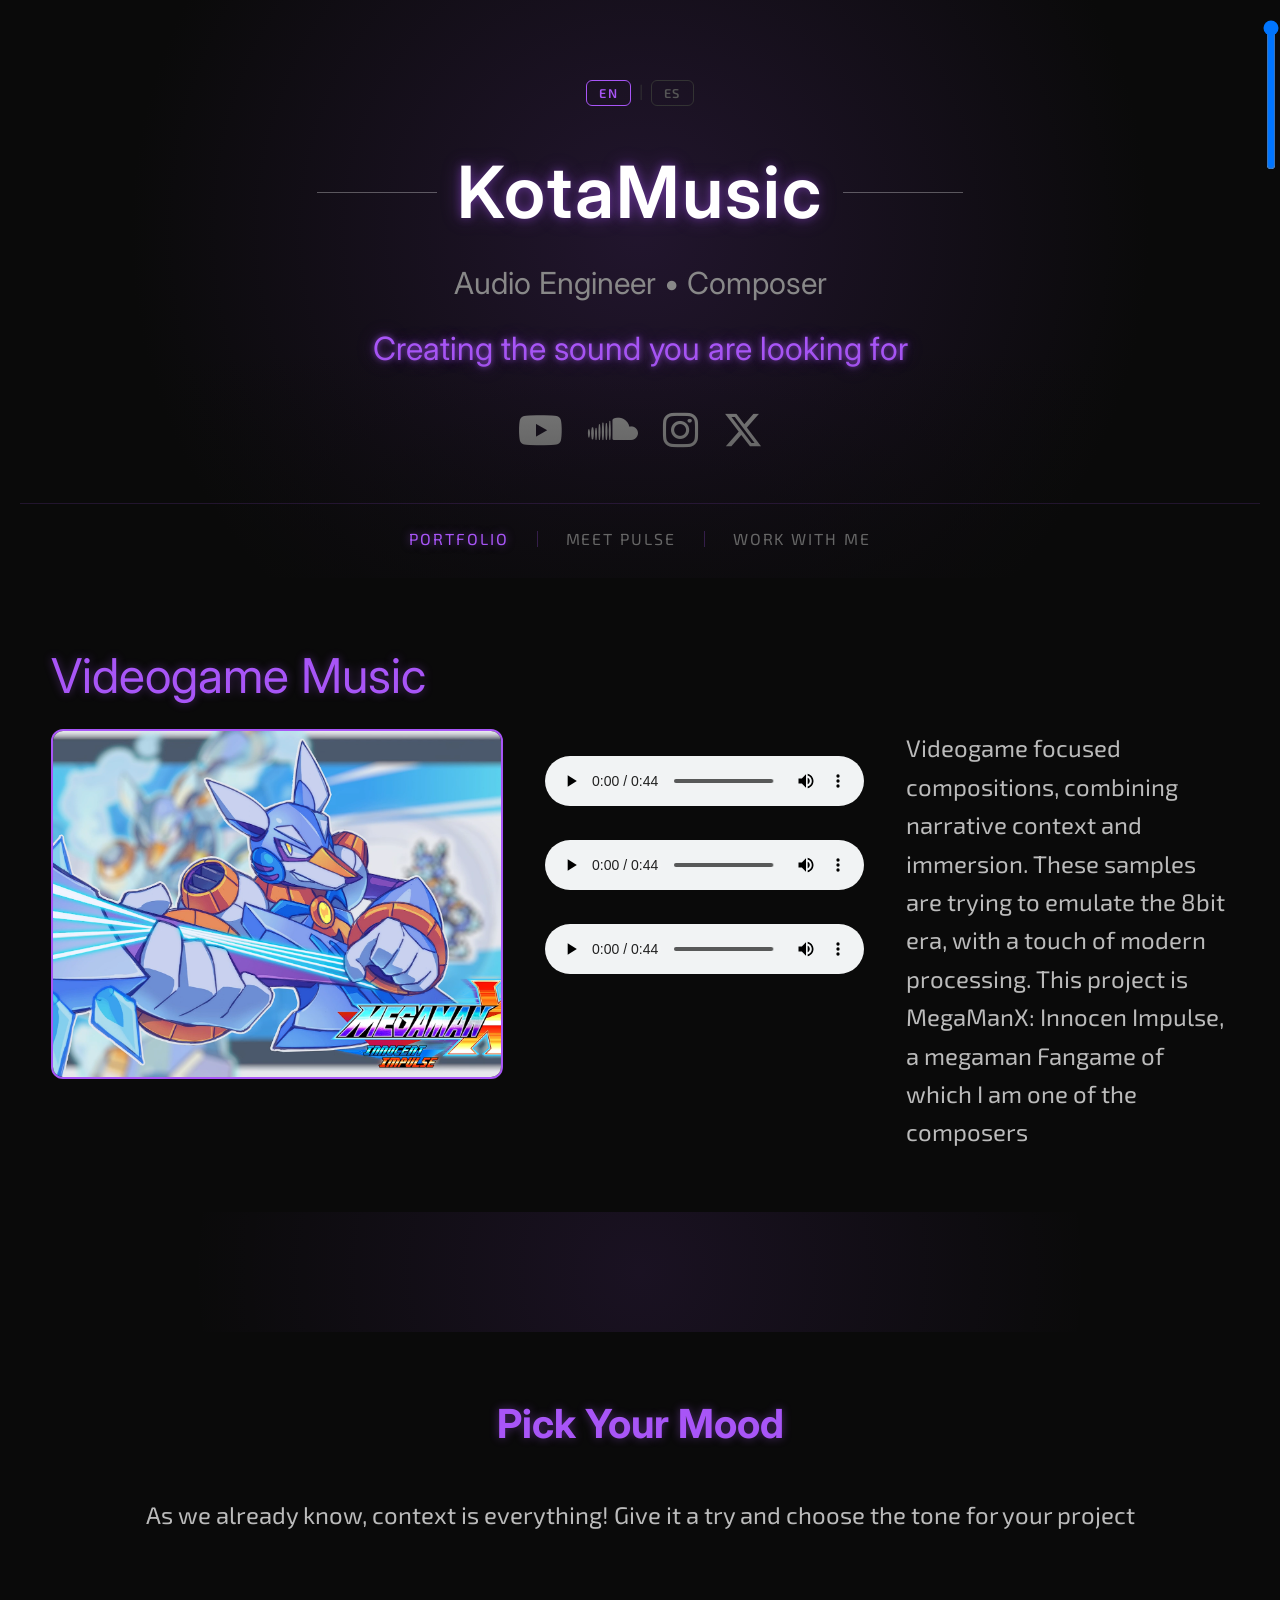
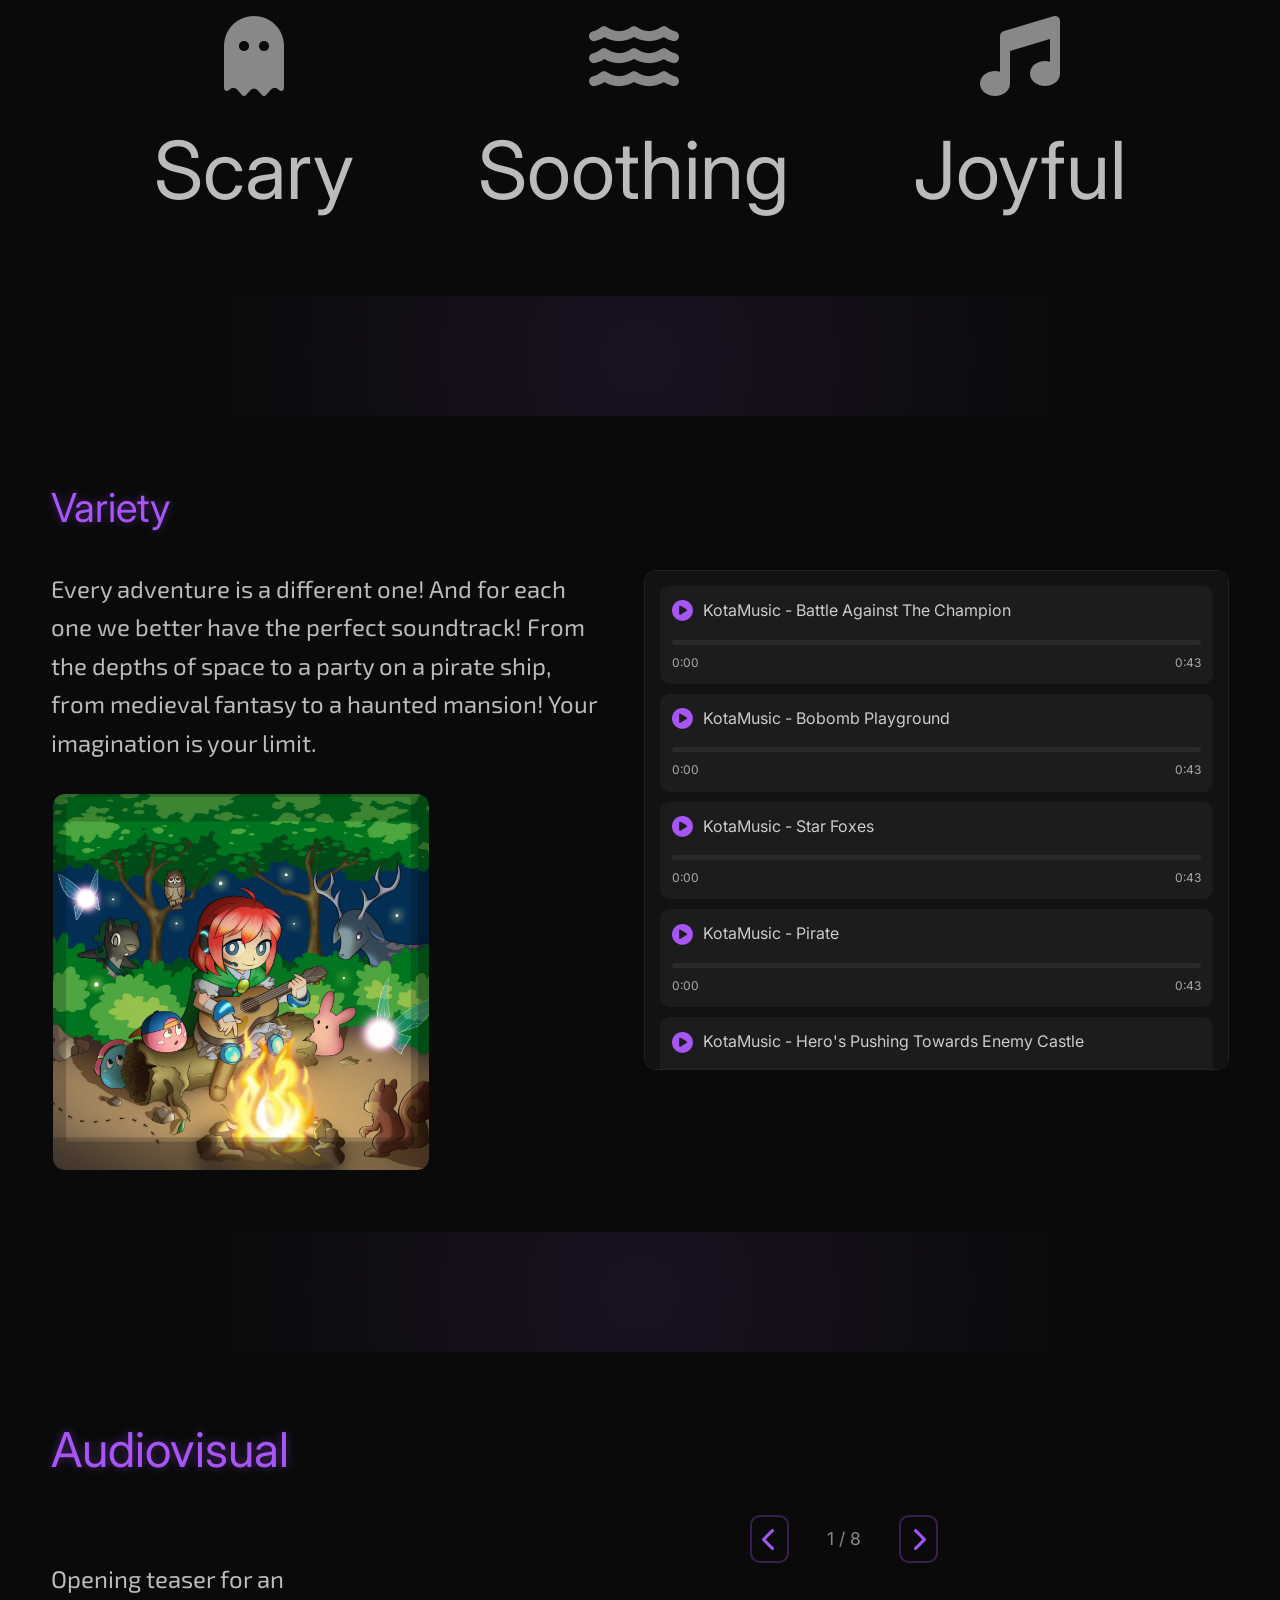
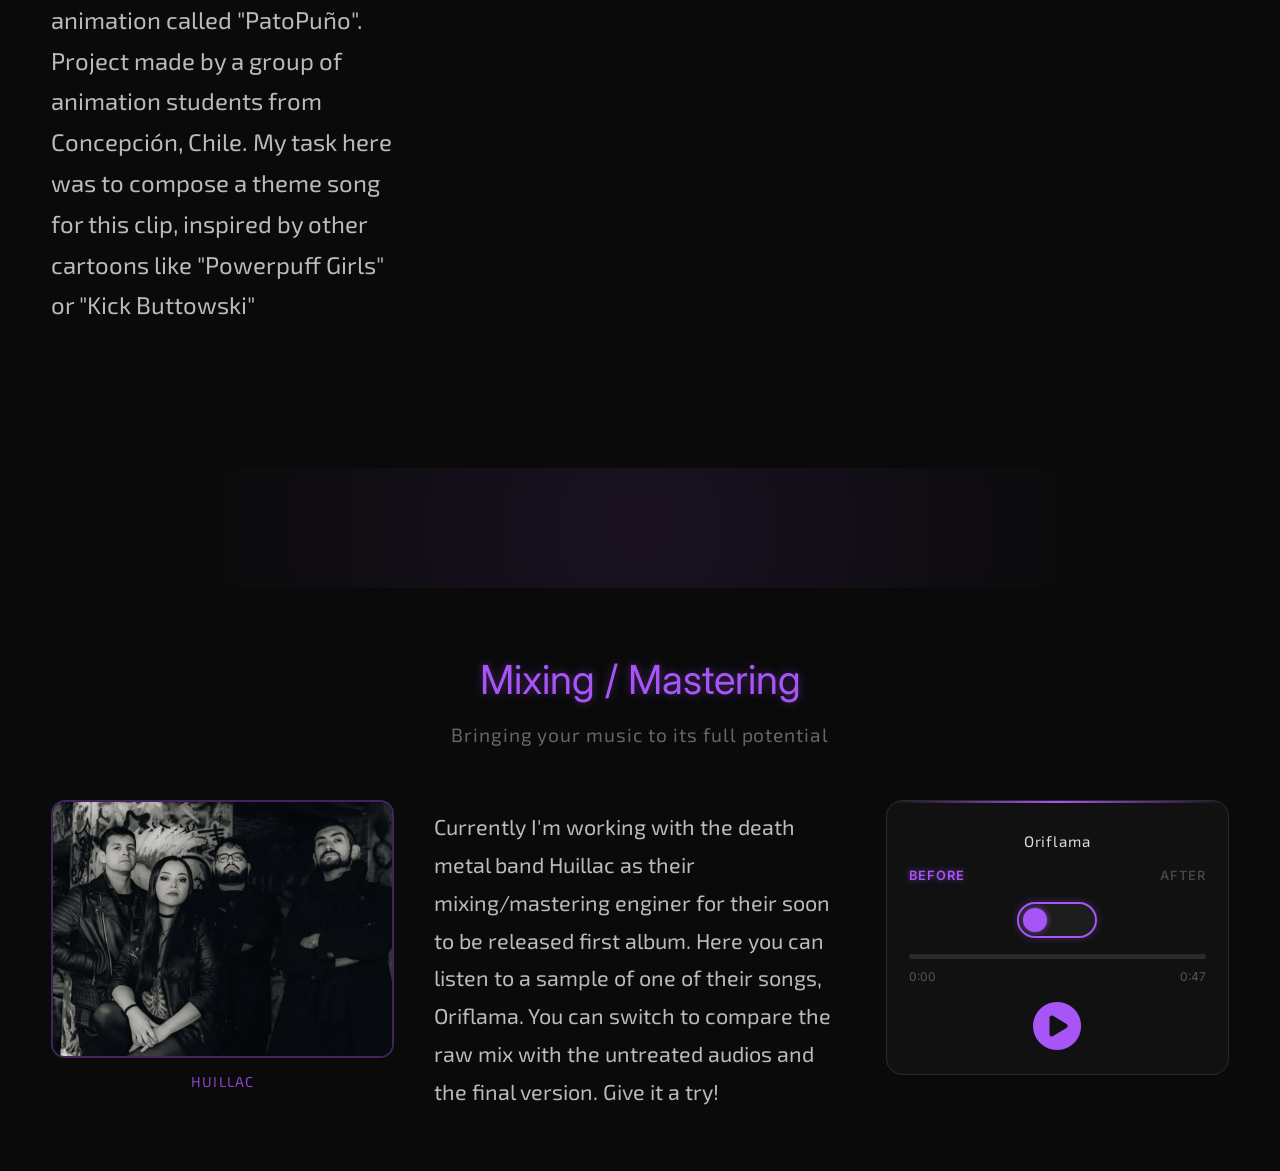
==== index.html @ ee2a42f3 "Update index.html" ====
<!DOCTYPE html>
<html lang="en">
<head>
  <meta charset="UTF-8">
  <meta name="viewport" content="width=device-width, initial-scale=1.0">
  <title>KotaMusic | Portfolio</title>
  <link rel="stylesheet" href="https://cdnjs.cloudflare.com/ajax/libs/font-awesome/6.5.0/css/all.min.css">
  <link href="https://fonts.googleapis.com/css2?family=Inter:wght@300;400;600&display=swap" rel="stylesheet">
  <link href="https://fonts.googleapis.com/css2?family=Exo+2:wght@300;400;600&display=swap" rel="stylesheet">
  <link rel="stylesheet" href="style.css">
</head>

<body>

<!-- VOLUMEN GLOBAL -->
<div id="global-volume">
  <input type="range" id="globalVolume" min="0" max="1" step="0.01" value="1">
</div>

<!-- ================= HERO ================= -->
<section class="hero">

  <div class="lang-switch">
    <button class="lang-btn active" data-lang="en">EN</button>
    <span class="lang-sep">|</span>
    <button class="lang-btn" data-lang="es">ES</button>
  </div>

  <h1>KotaMusic</h1>
  <p class="subtitle" data-i18n="subtitle">Audio Engineer • Composer</p>
  <p class="tagline" data-i18n="tagline">Creating the sound you are looking for</p>
  <div class="socials">
    <a href="https://www.youtube.com/@kotamusic1" target="_blank"><i class="fab fa-youtube"></i></a>
    <a href="https://soundcloud.com/user-876843643" target="_blank"><i class="fab fa-soundcloud"></i></a>
    <a href="https://www.instagram.com/kotamusic1/" target="_blank"><i class="fab fa-instagram"></i></a>
    <a href="https://x.com/Kotamusic1" target="_blank"><i class="fab fa-x-twitter"></i></a>
  </div>

  <nav class="site-nav">
    <a href="index.html" class="nav-link active" data-i18n="nav_portfolio">Portfolio</a>
    <span class="nav-divider"></span>
    <a href="pulse.html" class="nav-link" data-i18n="nav_pulse">Meet Pulse</a>
    <span class="nav-divider"></span>
    <a href="work.html" class="nav-link" data-i18n="nav_work">Work With Me</a>
  </nav>
</section>

<!-- ================= VG ================= -->
<section class="section vg-section">
  <h2 data-i18n="vg_title">Videogame Music</h2>
  <div class="vg-container">
    <div class="vg-image" onclick="swapImages()">
      <img id="img1" src="images/Chilly Fox.png" class="active" alt="Chilly Fox">
      <img id="img2" src="images/MMXII.png" alt="MMXII">
    </div>
    <div class="vg-audio">
      <audio controls src="Audio/MMXII1.mp3"></audio>
      <audio controls src="Audio/MMXII2.mp3"></audio>
      <audio controls src="Audio/MMXII3.mp3"></audio>
    </div>
    <div class="vg-text">
      <p data-i18n="vg_text">Videogame focused compositions, combining narrative context and immersion. These samples are trying to emulate the 8bit era, with a touch of modern processing. This project is MegaManX: Innocen Impulse, a megaman Fangame of which I am one of the composers</p>
    </div>
  </div>
</section>

<div class="section-combo"></div>

<!-- ================= MOOD ================= -->
<section class="styles-section">
  <h2 data-i18n="mood_title">Pick Your Mood</h2>
  <p class="styles-description" data-i18n="mood_desc">As we already know, context is everything! Give it a try and choose the tone for your project</p>
  <div class="styles-icons">
    <div class="style-icon" data-audio="Audio/miedo.mp3">
      <i class="fas fa-ghost"></i><p data-i18n="mood_scary">Scary</p>
    </div>
    <div class="style-icon" data-audio="Audio/calma.mp3">
      <i class="fas fa-water"></i><p data-i18n="mood_soothing">Soothing</p>
    </div>
    <div class="style-icon" data-audio="Audio/alegria.mp3">
      <i class="fas fa-music"></i><p data-i18n="mood_joyful">Joyful</p>
    </div>
  </div>
</section>

<div class="section-combo"></div>

<!-- ================= VARIETY ================= -->
<section class="section variety-section">
  <h2 data-i18n="variety_title">Variety</h2>
  <div class="variety-container">
    <div class="variety-left">
      <div class="variety-text">
        <p data-i18n="variety_text">Every adventure is a different one! And for each one we better have the perfect soundtrack! From the depths of space to a party on a pirate ship, from medieval fantasy to a haunted mansion! Your imagination is your limit.</p>
      </div>
      <div class="variety-image" onclick="swapVarietyImages()">
        <img id="vimg1" src="images/Pulse Caratula.jpeg" class="active" alt="Variety 1">
        <img id="vimg2" src="images/Fantasmas.png" alt="Variety 2">
        <img id="vimg3" src="images/Corgi.png" alt="Variety 3">
      </div>
    </div>
    <div class="variety-player">
      <div class="song-list">

        <div class="song-item">
          <div class="song-info"><i class="fas fa-play-circle"></i><p>KotaMusic - Battle Against The Champion</p></div>
          <div class="progress-bar"><div class="progress"></div></div>
          <div class="time"><span class="current">0:00</span><span class="duration">0:00</span></div>
          <audio src="Audio/Pokemon.mp3"></audio>
        </div>

        <div class="song-item">
          <div class="song-info"><i class="fas fa-play-circle"></i><p>KotaMusic - Bobomb Playground</p></div>
          <div class="progress-bar"><div class="progress"></div></div>
          <div class="time"><span class="current">0:00</span><span class="duration">0:00</span></div>
          <audio src="Audio/Mario.mp3"></audio>
        </div>

        <div class="song-item">
          <div class="song-info"><i class="fas fa-play-circle"></i><p>KotaMusic - Star Foxes</p></div>
          <div class="progress-bar"><div class="progress"></div></div>
          <div class="time"><span class="current">0:00</span><span class="duration">0:00</span></div>
          <audio src="Audio/Space.mp3"></audio>
        </div>

        <div class="song-item">
          <div class="song-info"><i class="fas fa-play-circle"></i><p>KotaMusic - Pirate</p></div>
          <div class="progress-bar"><div class="progress"></div></div>
          <div class="time"><span class="current">0:00</span><span class="duration">0:00</span></div>
          <audio src="Audio/Pirata.mp3"></audio>
        </div>

        <div class="song-item">
          <div class="song-info"><i class="fas fa-play-circle"></i><p>KotaMusic - Hero's Pushing Towards Enemy Castle</p></div>
          <div class="progress-bar"><div class="progress"></div></div>
          <div class="time"><span class="current">0:00</span><span class="duration">0:00</span></div>
          <audio src="Audio/Castle.mp3"></audio>
        </div>

        <div class="song-item">
          <div class="song-info"><i class="fas fa-play-circle"></i><p>KotaMusic - Ghostly Ghost Gang</p></div>
          <div class="progress-bar"><div class="progress"></div></div>
          <div class="time"><span class="current">0:00</span><span class="duration">0:00</span></div>
          <audio src="Audio/Ghost.mp3"></audio>
        </div>

      </div>
    </div>
  </div>
</section>

<div class="section-combo"></div>

<!-- ================= AUDIOVISUAL ================= -->
<section class="section audiovisual-section">
  <h2 data-i18n="av_title">Audiovisual</h2>
  <div class="av-track-wrapper">
    <div class="av-track" id="av-track">

      <div class="av-slide">
        <div class="av-slide-text"><p data-i18n="av_desc1">Opening teaser for an animation called "PatoPuño". Project made by a group of animation students from Concepción, Chile. My task here was to compose a theme song for this clip, inspired by other cartoons like "Powerpuff Girls" or "Kick Buttowski"</p></div>
        <div class="av-slide-media">
          <div class="av-controls">
            <i class="fas fa-chevron-left av-prev"></i>
            <span class="av-counter"><span class="av-cur-num">1</span> / <span class="av-tot-num">8</span></span>
            <i class="fas fa-chevron-right av-next"></i>
          </div>
          <div class="av-slide-video">
            <iframe src="https://www.youtube.com/embed/iSdMBckIgC4?enablejsapi=1" allow="autoplay; encrypted-media" allowfullscreen></iframe>
          </div>
        </div>
      </div>

      <div class="av-slide">
        <div class="av-slide-text"><p data-i18n="av_desc2">For this project, "Umbra", I was tasked to compose the background music. Using the animatic as reference the composition should be in sync with the movement and flow of the animation but at the same time, not lose it's natural feel.</p></div>
        <div class="av-slide-media">
          <div class="av-controls">
            <i class="fas fa-chevron-left av-prev"></i>
            <span class="av-counter"><span class="av-cur-num">2</span> / <span class="av-tot-num">8</span></span>
            <i class="fas fa-chevron-right av-next"></i>
          </div>
          <div class="av-slide-video">
            <iframe src="https://www.youtube.com/embed/gVegRvNlzQE?enablejsapi=1" allow="autoplay; encrypted-media" allowfullscreen></iframe>
          </div>
        </div>
      </div>

      <div class="av-slide">
        <div class="av-slide-text"><p data-i18n="av_desc3">One day, with my good old friend <a href="https://www.tiktok.com/@soyelska" target="_blank" rel="noopener noreferrer">@Soyelska</a> we had the great idea of creating a "demake" concept for the game "The Legend Of Zelda: Breath Of The Wild", using the "The Legend Of Zelda: The Minish Cap" visual style. He was in charge of the art and animation, and I was in charge of the music and sound effects.</p></div>
        <div class="av-slide-media">
          <div class="av-controls">
            <i class="fas fa-chevron-left av-prev"></i>
            <span class="av-counter"><span class="av-cur-num">3</span> / <span class="av-tot-num">8</span></span>
            <i class="fas fa-chevron-right av-next"></i>
          </div>
          <div class="av-slide-video">
            <iframe src="https://www.youtube.com/embed/IKd4sK00Bu4?enablejsapi=1" allow="autoplay; encrypted-media" allowfullscreen></iframe>
          </div>
        </div>
      </div>

      <div class="av-slide">
        <div class="av-slide-text"><p data-i18n="av_desc4">"Tierra De Artistas" is a teaser trailer of a documentary series centered on artists radicated in Concepción, Chile. For this project, I composed the main song played as background music. The idea was to create something organic, cozy and nostalgic.</p></div>
        <div class="av-slide-media">
          <div class="av-controls">
            <i class="fas fa-chevron-left av-prev"></i>
            <span class="av-counter"><span class="av-cur-num">4</span> / <span class="av-tot-num">8</span></span>
            <i class="fas fa-chevron-right av-next"></i>
          </div>
          <div class="av-slide-video">
            <iframe src="https://www.youtube.com/embed/EWUCRYbi51E?enablejsapi=1" allow="autoplay; encrypted-media" allowfullscreen></iframe>
          </div>
        </div>
      </div>

      <div class="av-slide">
        <div class="av-slide-text"><p data-i18n="av_desc5">Descripción del video 5.</p></div>
        <div class="av-slide-media">
          <div class="av-controls">
            <i class="fas fa-chevron-left av-prev"></i>
            <span class="av-counter"><span class="av-cur-num">5</span> / <span class="av-tot-num">8</span></span>
            <i class="fas fa-chevron-right av-next"></i>
          </div>
          <div class="av-slide-video">
            <iframe src="https://www.youtube.com/embed/6iE_iCJpOfc?enablejsapi=1" allow="autoplay; encrypted-media" allowfullscreen></iframe>
          </div>
        </div>
      </div>

      <div class="av-slide">
        <div class="av-slide-text"><p data-i18n="av_desc6">Descripción del video 6.</p></div>
        <div class="av-slide-media">
          <div class="av-controls">
            <i class="fas fa-chevron-left av-prev"></i>
            <span class="av-counter"><span class="av-cur-num">6</span> / <span class="av-tot-num">8</span></span>
            <i class="fas fa-chevron-right av-next"></i>
          </div>
          <div class="av-slide-video">
            <iframe src="https://www.youtube.com/embed/6dderKAoWdo?enablejsapi=1" allow="autoplay; encrypted-media" allowfullscreen></iframe>
          </div>
        </div>
      </div>

      <div class="av-slide">
        <div class="av-slide-text"><p data-i18n="av_desc7">Descripción del video 7.</p></div>
        <div class="av-slide-media">
          <div class="av-controls">
            <i class="fas fa-chevron-left av-prev"></i>
            <span class="av-counter"><span class="av-cur-num">7</span> / <span class="av-tot-num">8</span></span>
            <i class="fas fa-chevron-right av-next"></i>
          </div>
          <div class="av-slide-video">
            <iframe src="https://www.youtube.com/embed/VIDEO_ID_7" allowfullscreen></iframe>
          </div>
        </div>
      </div>

      <div class="av-slide">
        <div class="av-slide-text"><p data-i18n="av_desc8">Descripción del video 8.</p></div>
        <div class="av-slide-media">
          <div class="av-controls">
            <i class="fas fa-chevron-left av-prev"></i>
            <span class="av-counter"><span class="av-cur-num">8</span> / <span class="av-tot-num">8</span></span>
            <i class="fas fa-chevron-right av-next"></i>
          </div>
          <div class="av-slide-video">
            <iframe src="https://www.youtube.com/embed/VIDEO_ID_8" allowfullscreen></iframe>
          </div>
        </div>
      </div>

    </div>
  </div>
</section>

<div class="section-combo"></div>

<!-- ================= MIXING / MASTERING ================= -->
<section class="section mm-section">
  <h2>Mixing / Mastering</h2>
  <p class="mm-tagline" data-i18n="mm_tagline">Bringing your music to its full potential</p>
  <div class="mm-container">

    <div class="mm-image">
      <img src="images/Huillac.png" alt="Mixing & Mastering">
      <div class="mm-image-caption" data-i18n="mm_caption">Band name / Project</div>
    </div>

    <div class="mm-text">
      <p data-i18n="mm_text">UNDER CONSTRUCTION — add your project description here. Tell the story of the band, the recording process, and what you brought to the mix.</p>
    </div>

    <div class="mm-player">
      <div class="mm-player-inner">
        <p class="mm-track-title" data-i18n="mm_track">Track Name</p>
        <div class="mm-ab-labels">
          <span id="mm-label-a" class="mm-label active-label" data-i18n="mm_before">Before</span>
          <span id="mm-label-b" class="mm-label" data-i18n="mm_after">After</span>
        </div>
        <div class="mm-switch-wrap">
          <button id="mm-switch" class="mm-switch" aria-label="Switch A/B">
            <span class="mm-switch-knob"></span>
          </button>
        </div>
        <div class="mm-progress-bar" id="mm-bar">
          <div class="mm-progress" id="mm-progress"></div>
        </div>
        <div class="mm-time">
          <span id="mm-current">0:00</span>
          <span id="mm-duration">0:00</span>
        </div>
        <div class="mm-controls">
          <i class="fas fa-play-circle" id="mm-play-btn"></i>
        </div>
        <audio id="mm-audio-a" src="Audio/Oriflama 1.mp3" preload="metadata"></audio>
        <audio id="mm-audio-b" src="Audio/Oriflama 2.mp3" preload="metadata"></audio>
      </div>
    </div>

  </div>
</section>

<!-- ================= BOTÓN TOP ================= -->
<button id="back-to-top" aria-label="Volver al inicio">
  <i class="fas fa-step-backward"></i>
</button>

<script>
(function () {

  let currentAudio = null;
  const volSlider = document.getElementById("globalVolume");

  function applyVolume(v) {
    document.querySelectorAll("audio").forEach(a => a.volume = v);
    document.querySelectorAll(".style-icon").forEach(icon => {
      if (icon.audioRef) icon.audioRef.volume = v;
    });
    if (mmAudioA) mmAudioA.volume = v;
    if (mmAudioB) mmAudioB.volume = v;
  }

  volSlider.addEventListener("input", () => applyVolume(parseFloat(volSlider.value)));
  document.addEventListener("play", e => {
    if (e.target.tagName === "AUDIO") e.target.volume = parseFloat(volSlider.value);
  }, true);

  function resetVarietyUI() {
    document.querySelectorAll(".song-item").forEach(item => {
      item.classList.remove("active");
      const icon = item.querySelector("i");
      if (icon) icon.className = "fas fa-play-circle";
    });
  }

  function resetMoodIcons() {
    document.querySelectorAll(".style-icon").forEach(i => i.classList.remove("active"));
  }

  function pauseAllAudios() {
    document.querySelectorAll("audio").forEach(a => { a.pause(); a.currentTime = 0; });
    document.querySelectorAll(".style-icon").forEach(icon => {
      if (icon.audioRef) { icon.audioRef.pause(); icon.audioRef.currentTime = 0; }
    });
    resetVarietyUI();
    resetMoodIcons();
    if (mmPlaying) {
      mmPlaying = false;
      if (mmPlayBtn) mmPlayBtn.className = "fas fa-play-circle";
    }
    currentAudio = null;
  }

  function pauseAllYouTube() {
    document.querySelectorAll(".av-slide-video iframe").forEach(frame => {
      try {
        frame.contentWindow.postMessage(
          JSON.stringify({ event: "command", func: "pauseVideo", args: [] }), "*"
        );
      } catch(e) {}
    });
  }

  const img1 = document.getElementById("img1");
  const img2 = document.getElementById("img2");
  window.swapImages = function () {
    if (!img1 || !img2) return;
    img1.classList.toggle("active");
    img2.classList.toggle("active");
  };
  setInterval(swapImages, 7000);

  let varietyIndex = 0;
  const varietyImgs = [
    document.getElementById("vimg1"),
    document.getElementById("vimg2"),
    document.getElementById("vimg3")
  ].filter(Boolean);

  window.swapVarietyImages = function () {
    if (varietyImgs.length === 0) return;
    varietyImgs[varietyIndex].classList.remove("active");
    varietyIndex = (varietyIndex + 1) % varietyImgs.length;
    varietyImgs[varietyIndex].classList.add("active");
  };
  if (varietyImgs.length > 0) setInterval(swapVarietyImages, 7000);

  document.querySelectorAll(".vg-audio audio").forEach(audio => {
    audio.addEventListener("play", () => {
      if (currentAudio && currentAudio !== audio) { currentAudio.pause(); currentAudio.currentTime = 0; }
      resetVarietyUI(); resetMoodIcons(); pauseAllYouTube();
      if (mmPlaying && mmActive && mmActive !== audio) {
        mmActive.pause(); mmInactive.pause();
        mmPlaying = false;
        if (mmPlayBtn) mmPlayBtn.className = "fas fa-play-circle";
      }
      currentAudio = audio;
    });
  });

  document.querySelectorAll(".style-icon").forEach(icon => {
    const audio = new Audio(icon.dataset.audio);
    audio.loop = true;
    audio.volume = parseFloat(volSlider.value);
    icon.audioRef = audio;

    icon.addEventListener("click", () => {
      if (currentAudio && currentAudio !== audio) { currentAudio.pause(); currentAudio.currentTime = 0; }
      document.querySelectorAll(".vg-audio audio").forEach(a => { a.pause(); a.currentTime = 0; });
      resetVarietyUI(); pauseAllYouTube();
      if (mmPlaying && mmActive) { mmActive.pause(); mmInactive.pause(); mmPlaying = false; if (mmPlayBtn) mmPlayBtn.className = "fas fa-play-circle"; }

      if (audio.paused) {
        document.querySelectorAll(".style-icon").forEach(other => {
          if (other !== icon && other.audioRef) { other.audioRef.pause(); other.audioRef.currentTime = 0; other.classList.remove("active"); }
        });
        audio.volume = parseFloat(volSlider.value);
        audio.play();
        icon.classList.add("active");
        currentAudio = audio;
      } else {
        audio.pause(); audio.currentTime = 0;
        icon.classList.remove("active");
        currentAudio = null;
      }
    });
  });

  document.querySelectorAll(".song-item").forEach(item => {
    const audio    = item.querySelector("audio");
    const icon     = item.querySelector("i");
    const progress = item.querySelector(".progress");
    const bar      = item.querySelector(".progress-bar");
    const currentEl   = item.querySelector(".current");
    const durationEl  = item.querySelector(".duration");
    if (!audio) return;

    const fmt = t => isNaN(t) ? "0:00" : `${Math.floor(t/60)}:${String(Math.floor(t%60)).padStart(2,"0")}`;
    audio.addEventListener("loadedmetadata", () => { durationEl.textContent = fmt(audio.duration); });
    audio.addEventListener("timeupdate", () => {
      if (audio.duration) { progress.style.width = (audio.currentTime/audio.duration*100)+"%"; currentEl.textContent = fmt(audio.currentTime); }
    });
    audio.addEventListener("ended", () => {
      progress.style.width = "0%"; currentEl.textContent = "0:00";
      item.classList.remove("active"); if (icon) icon.className = "fas fa-play-circle"; currentAudio = null;
    });
    bar.addEventListener("click", e => {
      e.stopPropagation();
      const rect = bar.getBoundingClientRect();
      if (audio.duration) audio.currentTime = ((e.clientX-rect.left)/rect.width)*audio.duration;
    });
    item.addEventListener("click", () => {
      if (currentAudio && currentAudio !== audio) { currentAudio.pause(); currentAudio.currentTime = 0; }
      resetVarietyUI(); resetMoodIcons();
      document.querySelectorAll(".style-icon").forEach(si => { if (si.audioRef) { si.audioRef.pause(); si.audioRef.currentTime = 0; } });
      if (mmPlaying && mmActive) { mmActive.pause(); mmInactive.pause(); mmPlaying = false; if (mmPlayBtn) mmPlayBtn.className = "fas fa-play-circle"; }
      if (audio.paused) {
        audio.volume = parseFloat(volSlider.value); audio.play();
        item.classList.add("active"); if (icon) icon.className = "fas fa-pause-circle";
        pauseAllYouTube(); currentAudio = audio;
      } else {
        audio.pause(); item.classList.remove("active"); if (icon) icon.className = "fas fa-play-circle"; currentAudio = null;
      }
    });
  });

  const mmAudioA     = document.getElementById("mm-audio-a");
  const mmAudioB     = document.getElementById("mm-audio-b");
  const mmSwitch     = document.getElementById("mm-switch");
  const mmPlayBtn    = document.getElementById("mm-play-btn");
  const mmBar        = document.getElementById("mm-bar");
  const mmProgressEl = document.getElementById("mm-progress");
  const mmCurrentEl  = document.getElementById("mm-current");
  const mmDurationEl = document.getElementById("mm-duration");
  const mmLabelA     = document.getElementById("mm-label-a");
  const mmLabelB     = document.getElementById("mm-label-b");
  let mmActive = mmAudioA, mmInactive = mmAudioB, mmPlaying = false, mmIsB = false;

  if (mmAudioA && mmAudioB) {
    const fmtMM = t => isNaN(t) ? "0:00" : `${Math.floor(t/60)}:${String(Math.floor(t%60)).padStart(2,"0")}`;
    function mmSetDuration() { const dur = mmActive.duration||mmInactive.duration; if (!isNaN(dur)) mmDurationEl.textContent = fmtMM(dur); }
    mmAudioA.addEventListener("loadedmetadata", mmSetDuration);
    mmAudioB.addEventListener("loadedmetadata", mmSetDuration);
    function mmTick() { const dur = mmActive.duration; if (dur) { mmProgressEl.style.width=(mmActive.currentTime/dur*100)+"%"; mmCurrentEl.textContent=fmtMM(mmActive.currentTime); mmDurationEl.textContent=fmtMM(dur); } }
    mmAudioA.addEventListener("timeupdate", () => { if (!mmIsB) mmTick(); });
    mmAudioB.addEventListener("timeupdate", () => { if (mmIsB) mmTick(); });
    function mmEnded() { mmPlaying=false; if (mmPlayBtn) mmPlayBtn.className="fas fa-play-circle"; mmProgressEl.style.width="0%"; mmCurrentEl.textContent="0:00"; mmAudioA.currentTime=0; mmAudioB.currentTime=0; currentAudio=null; }
    mmAudioA.addEventListener("ended", mmEnded);
    mmAudioB.addEventListener("ended", mmEnded);
    mmPlayBtn.addEventListener("click", () => {
      if (currentAudio && currentAudio !== mmActive) { currentAudio.pause(); currentAudio.currentTime=0; resetVarietyUI(); resetMoodIcons(); document.querySelectorAll(".style-icon").forEach(si => { if (si.audioRef) { si.audioRef.pause(); si.audioRef.currentTime=0; } }); }
      pauseAllYouTube();
      if (mmPlaying) { mmActive.pause(); mmInactive.pause(); mmPlayBtn.className="fas fa-play-circle"; mmPlaying=false; currentAudio=null; }
      else { mmActive.volume=parseFloat(volSlider.value); mmActive.play(); mmPlayBtn.className="fas fa-pause-circle"; mmPlaying=true; currentAudio=mmActive; }
    });
    mmSwitch.addEventListener("click", () => {
      const wasPlaying=mmPlaying, syncTime=mmActive.currentTime;
      mmInactive.currentTime=syncTime;
      if (wasPlaying) { mmActive.pause(); mmInactive.volume=parseFloat(volSlider.value); mmInactive.play(); currentAudio=mmInactive; }
      [mmActive,mmInactive]=[mmInactive,mmActive]; mmIsB=!mmIsB;
      mmSwitch.classList.toggle("switched",mmIsB);
      mmLabelA.classList.toggle("active-label",!mmIsB);
      mmLabelB.classList.toggle("active-label",mmIsB);
    });
    mmBar.addEventListener("click", e => {
      const rect=mmBar.getBoundingClientRect(), ratio=(e.clientX-rect.left)/rect.width, dur=mmActive.duration||0;
      if (dur) { mmActive.currentTime=ratio*dur; mmInactive.currentTime=ratio*dur; }
    });
  }

  applyVolume(parseFloat(volSlider.value));

  const btnTop = document.getElementById("back-to-top");
  window.addEventListener("scroll", () => { btnTop.classList.toggle("show", window.scrollY > 300); });
  btnTop.addEventListener("click", () => window.scrollTo({ top: 0, behavior: "smooth" }));

  window.addEventListener("message", event => {
    let data; try { data = JSON.parse(event.data); } catch { return; }
    if (data.event === "onStateChange" && data.info === 1) { if (currentAudio) { currentAudio.pause(); currentAudio.currentTime=0; } pauseAllAudios(); }
  });

  document.querySelectorAll(".av-slide-video iframe").forEach(frame => {
    frame.addEventListener("load", () => {
      try {
        frame.contentWindow.postMessage(JSON.stringify({ event: "listening" }), "*");
        frame.contentWindow.postMessage(JSON.stringify({ event: "command", func: "addEventListener", args: ["onStateChange"] }), "*");
      } catch(e) {}
    });
  });

  const track = document.getElementById("av-track");
  const total = track ? track.querySelectorAll(".av-slide").length : 0;
  let avIndex = 0;

  function syncCounters(index) {
    document.querySelectorAll(".av-cur-num").forEach(el => el.textContent = index+1);
    document.querySelectorAll(".av-tot-num").forEach(el => el.textContent = total);
  }
  function goTo(index) {
    avIndex = (index+total)%total;
    track.style.transform = `translateX(-${avIndex*100}%)`;
    syncCounters(avIndex);
    setTimeout(pauseAllYouTube, 400);
  }

  document.querySelectorAll(".av-prev").forEach(btn => btn.addEventListener("click", () => goTo(avIndex-1)));
  document.querySelectorAll(".av-next").forEach(btn => btn.addEventListener("click", () => goTo(avIndex+1)));
  syncCounters(0);

  let touchStartX = 0;
  if (track) {
    track.addEventListener("touchstart", e => { touchStartX = e.touches[0].clientX; }, { passive: true });
    track.addEventListener("touchend", e => {
      const diff = touchStartX - e.changedTouches[0].clientX;
      if (Math.abs(diff) > 50) goTo(diff > 0 ? avIndex+1 : avIndex-1);
    });
  }

})();
</script>
<script src="i18n.js"></script>
</body>
</html>
---- style.css ----
/* =========================
   BASE
========================= */
*, *::before, *::after {
  box-sizing: border-box;
  margin: 0;
  padding: 0;
}

body {
  font-family: "Inter", sans-serif;
  background: #0a0a0a;
  color: #fff;
  line-height: 1.6;
}

/* =========================
   HERO
========================= */
.hero {
  min-height: 60vh;
  padding: 80px 20px 0;
  display: flex;
  flex-direction: column;
  justify-content: center;
  align-items: center;
  text-align: center;
  position: relative;
  z-index: 1;
  background: radial-gradient(circle at 50% 40%, rgba(168, 85, 247, 0.15), #0a0a0a 70%);
}

.hero::after {
  content: "";
  position: absolute;
  inset: 0;
  background: linear-gradient(to bottom, rgba(10,10,10,0) 60%, rgba(10,10,10,0.6) 100%);
  pointer-events: none;
}

.hero h1 {
  font-size: 4.5em;
  font-weight: 600;
  letter-spacing: 2px;
  color: #fff;
  position: relative;
  display: inline-block;
  text-shadow: 0 0 10px rgba(168,85,247,0.4), 0 0 20px rgba(168,85,247,0.3);
}

.hero h1::before,
.hero h1::after {
  content: "";
  position: absolute;
  top: 50%;
  width: 120px;
  height: 1px;
  background: rgba(255,255,255,0.3);
}
.hero h1::before { right: 100%; margin-right: 20px; }
.hero h1::after  { left: 100%;  margin-left: 20px;  }

.subtitle {
  margin-top: 10px;
  color: #888;
  font-size: 1.9em;
}

.tagline {
  margin-top: 15px;
  color: #a855f7;
  font-size: 2em;
  text-shadow: 0 0 5px rgba(168,85,247,0.5), 0 0 10px rgba(168,85,247,0.4), 0 0 20px rgba(168,85,247,0.3);
}

/* =========================
   SOCIALS
========================= */
.socials {
  margin-top: 25px;
  display: flex;
  gap: 25px;
  justify-content: center;
}

.socials a {
  font-size: 2.5em;
  color: #888;
  text-decoration: none;
  transition: transform 0.25s ease, color 0.25s ease;
}

.socials a:hover               { transform: translateY(-3px) scale(1.15); }
.socials a:nth-child(1):hover  { color: #FF0000; }
.socials a:nth-child(2):hover  { color: #FF5500; }
.socials a:nth-child(3):hover  { color: #E1306C; }
.socials a:nth-child(4):hover  { color: #ffffff; }

/* =========================
   LANG SWITCH
========================= */
.lang-switch {
  display: flex;
  align-items: center;
  gap: 8px;
  margin-bottom: 28px;
  position: relative;
  z-index: 2;
}

.lang-btn {
  background: transparent;
  border: 1px solid #333;
  border-radius: 6px;
  color: #555;
  font-family: "Exo 2", sans-serif;
  font-size: 0.8em;
  font-weight: 600;
  letter-spacing: 0.1em;
  padding: 4px 12px;
  cursor: pointer;
  transition: color 0.2s, border-color 0.2s;
}

.lang-btn:hover {
  color: #aaa;
  border-color: #555;
}

.lang-btn.active {
  color: #a855f7;
  border-color: #a855f7;
}

.lang-sep {
  color: #333;
  font-size: 0.8em;
}

/* =========================
   NAVBAR
========================= */
.site-nav {
  position: relative;
  z-index: 2;
  display: flex;
  align-items: center;
  justify-content: center;
  gap: 0;
  margin-top: 40px;
  margin-bottom: 0;
  padding: 16px 0 20px;
  width: 100%;
  border-top: 1px solid rgba(168,85,247,0.15);
}

.nav-link {
  font-family: "Exo 2", sans-serif;
  font-size: 1em;
  letter-spacing: 0.12em;
  text-transform: uppercase;
  color: #666;
  text-decoration: none;
  padding: 6px 28px;
  transition: color 0.25s ease;
}

.nav-link:hover { color: #ccc; }

.nav-link.active {
  color: #a855f7;
  text-shadow: 0 0 8px rgba(168,85,247,0.5);
}

.nav-divider {
  display: inline-block;
  width: 1px;
  height: 16px;
  background: rgba(168,85,247,0.25);
  vertical-align: middle;
}

/* =========================
   LAYOUT SECCIONES
========================= */
.section,
.variety-section,
.styles-section,
.audiovisual-section,
.vg-section {
  max-width: 1400px;
  margin: 0 auto;
  padding: 60px clamp(20px, 4vw, 60px);
}

.section h2,
.variety-section h2 {
  margin-bottom: 30px;
  font-weight: 400;
}

.vg-section h2,
.audiovisual-section h2 {
  font-size: 3em;
  color: #a855f7;
  margin-bottom: 15px;
  text-shadow: 0 0 10px rgba(168,85,247,0.4);
}

.section-combo {
  height: 120px;
  background: radial-gradient(circle, rgba(168,85,247,0.1), transparent 70%);
}

/* =========================
   CARDS GENÉRICAS
========================= */
.card {
  background: linear-gradient(145deg, #121212, #0f0f0f);
  border: 1px solid #222;
  border-radius: 12px;
  padding: 20px;
  margin-bottom: 25px;
  transition: border-color 0.3s, transform 0.3s;
}

.card:hover {
  border-color: #a855f7;
  transform: translateY(-4px);
}

/* =========================
   VG SECTION
========================= */
.vg-container {
  display: grid;
  grid-template-columns: 1.4fr 1fr 1fr;
  gap: 40px;
  align-items: start;
}

.vg-image {
  position: relative;
  height: 350px;
  cursor: pointer;
}

.vg-image img {
  position: absolute;
  top: 0; left: 0;
  width: 100%; height: 100%;
  object-fit: cover;
  border-radius: 12px;
  border: 2px solid transparent;
  transition: opacity 2s ease, border-color 0.4s ease, transform 0.3s ease;
}

.vg-image img.active      { z-index: 2; opacity: 1; border-color: #a855f7; }
.vg-image img:not(.active){ z-index: 1; opacity: 0; }
.vg-image img:hover       { transform: scale(1.03); }

.vg-audio {
  display: flex;
  flex-direction: column;
  gap: 15px;
  transform: translateY(10px);
}

.vg-audio audio,
.audio-item audio {
  width: 100%;
  border-radius: 10px;
  border: 2px solid transparent;
  transition: border-color 0.3s;
}

.vg-audio audio:hover { border-color: #a855f7; }

.vg-text {
  font-family: "Exo 2", sans-serif;
  font-size: 1.5em;
  color: #bbb;
  line-height: 1.6;
}

/* =========================
   PICK YOUR MOOD
========================= */
.styles-section { text-align: center; }

.styles-section h2 {
  font-size: 2.5em;
  color: #a855f7;
  margin-bottom: 40px;
  text-shadow: 0 0 10px rgba(168,85,247,0.4);
}

.styles-description {
  margin: 20px 0 80px;
  font-family: "Exo 2", sans-serif;
  font-size: 1.5em;
  color: #bbb;
}

.styles-icons {
  display: flex;
  justify-content: center;
  gap: 120px;
  flex-wrap: wrap;
}

.style-icon {
  display: flex;
  flex-direction: column;
  align-items: center;
  cursor: pointer;
  font-size: 5em;
  color: #888;
  border: 2px solid transparent;
  border-radius: 12px;
  transition: all 0.3s ease;
}

.style-icon p { margin-top: 10px; font-size: 1em; color: #bbb; }
.style-icon:hover  { border-color: #a855f7; transform: translateY(-3px) scale(1.15); }
.style-icon.active { color: #a855f7; border-color: #a855f7; transform: scale(1.2); text-shadow: 0 0 10px rgba(168,85,247,0.7); }

/* =========================
   VARIETY
========================= */
.variety-section h2 {
  font-size: 2.5em;
  color: #a855f7;
  text-shadow: 0 0 10px rgba(168,85,247,0.4);
}

.variety-container {
  display: flex;
  gap: 40px;
  flex-wrap: wrap;
  align-items: flex-start;
}

.variety-left {
  flex: 1;
  min-width: 260px;
  display: flex;
  flex-direction: column;
  gap: 30px;
}

.variety-text {
  font-family: "Exo 2", sans-serif;
  color: #bbb;
  font-size: 1.5em;
}

.variety-image {
  position: relative;
  height: 380px;
  width: 380px;
  cursor: pointer;
  border-radius: 12px;
  overflow: hidden;
  border: 2px solid transparent;
  transition: border-color 0.4s ease;
}

.variety-image:hover { border-color: #a855f7; }

.variety-image img {
  position: absolute;
  top: 0; left: 0;
  width: 100%; height: 100%;
  object-fit: cover;
  border-radius: 12px;
  border: none;
  transition: opacity 2s ease, transform 0.3s ease;
}

.variety-image img.active      { z-index: 2; opacity: 1; }
.variety-image img:not(.active){ z-index: 1; opacity: 0; }
.variety-image img:hover       { transform: scale(1.03); }

.variety-player {
  flex: 1;
  min-width: 260px;
  max-height: 500px;
  overflow-y: auto;
  background: #121212;
  border: 1px solid #222;
  border-radius: 12px;
  padding: 15px;
}

.song-list { display: flex; flex-direction: column; gap: 10px; }

.song-item {
  display: flex;
  flex-direction: column;
  background: #1c1c1c;
  border: 2px solid transparent;
  border-radius: 10px;
  padding: 10px;
  transition: all 0.3s ease;
  cursor: pointer;
}

.song-item:hover  { background: #2c2c2c; transform: translateY(-2px); border-color: #a855f7; }
.song-item.active { background: #1f1f1f; border-color: #a855f7; }

.song-info {
  display: flex;
  align-items: center;
  gap: 10px;
  color: #ccc;
  margin-bottom: 8px;
}

.song-info i { color: #a855f7; font-size: 1.3em; transition: transform 0.2s; }
.song-info:hover i { transform: scale(1.2); }

.progress-bar {
  width: 100%;
  height: 5px;
  background: #2a2a2a;
  border-radius: 5px;
  margin: 8px 0;
  overflow: hidden;
  cursor: pointer;
}

.progress {
  width: 0%;
  height: 100%;
  background: #a855f7;
  border-radius: 5px;
  transition: width 0.1s linear;
}

.time {
  display: flex;
  justify-content: space-between;
  font-size: 0.75em;
  color: #aaa;
}

/* =========================
   AUDIOVISUAL
========================= */
.av-slide {
  min-width: 100%;
  display: flex;
  flex-direction: row;
  gap: 20px;
  padding: 0 clamp(10px, 3vw, 40px) 0 0;
  align-items: flex-start;
}

.av-slide-text {
  flex: 1;
  min-width: 200px;
  color: #bbb;
  font-family: "Exo 2", sans-serif;
  font-size: 1.5em;
  line-height: 1.7;
  padding-top: 55px;
}

.av-slide-media {
  flex: 2;
  display: flex;
  flex-direction: column;
  align-items: flex-start;
  gap: 12px;
  width: 100%;
  margin-left: 80px;
  position: relative;
  z-index: 10;
}

.av-controls {
  width: 100%;
  display: flex;
  justify-content: center;
  align-items: center;
  gap: 30px;
  margin-top: 11px;
}

.av-controls i {
  font-size: 24px;
  cursor: pointer;
  padding: 10px;
  border-radius: 10px;
  border: 2px solid rgba(168,85,247,0.3);
  color: #a855f7;
  transition: all 0.3s ease;
}

.av-controls i:hover {
  border-color: #a855f7;
  color: #fff;
  transform: scale(1.2);
  box-shadow: 0 0 10px rgba(168,85,247,0.6);
}

.av-counter {
  font-family: "Inter", sans-serif;
  font-size: 1.1em;
  color: #888;
  min-width: 50px;
  text-align: center;
}

.av-track-wrapper {
  width: 100%;
  overflow-x: hidden;
  overflow-y: visible;
}

.av-track {
  display: flex;
  transition: transform 0.45s cubic-bezier(0.4, 0, 0.2, 1);
  will-change: transform;
  overflow: visible;
}

.av-slide-video { width: 100%; }

.av-slide-video iframe {
  width: 100%;
  height: clamp(200px, 40vw, 420px);
  border-radius: 12px;
  border: 2px solid transparent;
  transition: border-color 0.3s;
  display: block;
}

.av-slide-video iframe:hover { border-color: #a855f7; }

/* =========================
   AUDIO/VIDEO GENÉRICO
========================= */
audio, video {
  width: 100%;
  margin-top: 15px;
  border-radius: 8px;
}

/* =========================
   VOLUMEN GLOBAL
========================= */
#global-volume {
  position: fixed;
  top: 20px;
  right: 5px;
  z-index: 9999;
}

#globalVolume {
  writing-mode: bt-lr;
  -webkit-appearance: slider-vertical;
  width: 8px;
  height: 150px;
  cursor: pointer;
}

/* =========================
   MIXING / MASTERING
========================= */
.mm-section h2 {
  font-size: 2.5em;
  color: #a855f7;
  text-shadow: 0 0 10px rgba(168,85,247,0.4);
  text-align: center;
  border-left: none;
  padding-left: 0;
  margin-bottom: 8px;
}

.mm-tagline {
  text-align: center;
  font-family: "Exo 2", sans-serif;
  font-size: 1.2em;
  color: #666;
  letter-spacing: 0.05em;
  margin-bottom: 50px;
}

.mm-container {
  display: grid;
  grid-template-columns: 1fr 1.2fr 1fr;
  gap: 40px;
  align-items: start;
}

.mm-image {
  display: flex;
  flex-direction: column;
  gap: 12px;
}

.mm-image img {
  width: 100%;
  aspect-ratio: 4 / 3;
  object-fit: cover;
  border-radius: 14px;
  border: 2px solid rgba(168,85,247,0.35);
  display: block;
  transition: border-color 0.3s, transform 0.3s;
}

.mm-image img:hover { border-color: #a855f7; transform: scale(1.02); }

.mm-image-caption {
  text-align: center;
  font-family: "Exo 2", sans-serif;
  font-size: 0.9em;
  color: #a855f7;
  letter-spacing: 0.08em;
  text-transform: uppercase;
  opacity: 0.8;
}

.mm-text {
  color: #bbb;
  font-family: "Exo 2", sans-serif;
  font-size: 1.35em;
  line-height: 1.75;
  padding-top: 8px;
}

.mm-player-inner {
  background: #111;
  border: 1px solid #2a2a2a;
  border-radius: 16px;
  padding: 28px 22px 24px;
  display: flex;
  flex-direction: column;
  gap: 16px;
  position: relative;
  overflow: hidden;
}

.mm-player-inner::before {
  content: "";
  position: absolute;
  top: 0; left: 0; right: 0;
  height: 2px;
  background: linear-gradient(90deg, transparent, #a855f7, transparent);
}

.mm-track-title {
  text-align: center;
  font-family: "Exo 2", sans-serif;
  font-size: 0.95em;
  color: #ddd;
  letter-spacing: 0.06em;
  margin-bottom: -4px;
}

.mm-ab-labels { display: flex; justify-content: space-between; }

.mm-label {
  font-size: 0.8em;
  font-weight: 600;
  letter-spacing: 1px;
  text-transform: uppercase;
  color: #444;
  transition: color 0.3s;
}

.mm-label.active-label {
  color: #a855f7;
  text-shadow: 0 0 6px rgba(168,85,247,0.6);
}

.mm-switch-wrap { display: flex; justify-content: center; }

.mm-switch {
  position: relative;
  width: 80px;
  height: 36px;
  border-radius: 18px;
  background: #1c1c1c;
  border: 2px solid #a855f7;
  cursor: pointer;
  padding: 0;
  transition: box-shadow 0.3s;
  box-shadow: 0 0 8px rgba(168,85,247,0.3);
}

.mm-switch:hover { box-shadow: 0 0 14px rgba(168,85,247,0.6); }

.mm-switch-knob {
  position: absolute;
  top: 4px; left: 4px;
  width: 24px; height: 24px;
  border-radius: 50%;
  background: #a855f7;
  transition: transform 0.3s cubic-bezier(0.4,0,0.2,1), background 0.3s;
  box-shadow: 0 0 6px rgba(168,85,247,0.7);
}

.mm-switch.switched .mm-switch-knob {
  transform: translateX(44px);
  background: #c084fc;
}

.mm-progress-bar {
  width: 100%;
  height: 5px;
  background: #2a2a2a;
  border-radius: 5px;
  overflow: hidden;
  cursor: pointer;
}

.mm-progress {
  width: 0%;
  height: 100%;
  background: #a855f7;
  border-radius: 5px;
  transition: width 0.1s linear;
}

.mm-time {
  display: flex;
  justify-content: space-between;
  font-size: 0.75em;
  color: #555;
  margin-top: -8px;
}

.mm-controls { display: flex; justify-content: center; }

.mm-controls i {
  font-size: 3em;
  color: #a855f7;
  cursor: pointer;
  transition: transform 0.2s, color 0.2s;
}

.mm-controls i:hover { transform: scale(1.15); color: #c084fc; }

/* =========================
   MEET PULSE
========================= */
.pulse-section {
  max-width: 1100px;
  margin: 0 auto;
  padding: 60px clamp(20px, 4vw, 60px) 100px;
}

.pulse-intro {
  display: flex;
  gap: 60px;
  align-items: center;
  margin-bottom: 90px;
  flex-wrap: wrap;
}

.pulse-intro-image {
  flex: 0 0 auto;
  width: clamp(240px, 30vw, 360px);
}

.pulse-intro-image img {
  width: 100%;
  border-radius: 16px;
  border: 2px solid rgba(168,85,247,0.4);
  object-fit: cover;
  display: block;
  transition: border-color 0.3s, transform 0.3s;
}

.pulse-intro-image img:hover { border-color: #a855f7; transform: scale(1.02); }

.pulse-intro-text { flex: 1; min-width: 260px; }

.pulse-name {
  font-size: 3.5em;
  font-weight: 600;
  color: #a855f7;
  text-shadow: 0 0 14px rgba(168,85,247,0.5);
  margin-bottom: 6px;
  border-left: none;
  padding-left: 0;
}

.pulse-role {
  font-family: "Exo 2", sans-serif;
  font-size: 1em;
  color: #666;
  letter-spacing: 0.1em;
  text-transform: uppercase;
  margin-bottom: 24px;
}

.pulse-intro-text p {
  font-family: "Exo 2", sans-serif;
  font-size: 1.35em;
  color: #bbb;
  line-height: 1.75;
}

.pulse-lore-title {
  font-family: "Exo 2", sans-serif;
  font-size: 1em;
  letter-spacing: 0.15em;
  text-transform: uppercase;
  color: #555;
  margin-bottom: 50px;
  text-align: center;
}

.lore-entry {
  display: flex;
  gap: 50px;
  align-items: center;
  margin-bottom: 70px;
  flex-wrap: wrap;
}

.lore-entry--reverse { flex-direction: row-reverse; }

.lore-entry-image {
  flex: 0 0 auto;
  width: clamp(200px, 25vw, 300px);
}

.lore-entry-image img {
  width: 100%;
  border-radius: 12px;
  border: 2px solid rgba(168,85,247,0.25);
  object-fit: cover;
  display: block;
  transition: border-color 0.3s;
}

.lore-entry-image img:hover { border-color: #a855f7; }

.lore-entry-text { flex: 1; min-width: 220px; }

.lore-chapter {
  display: block;
  font-family: "Exo 2", sans-serif;
  font-size: 0.8em;
  letter-spacing: 0.15em;
  text-transform: uppercase;
  color: #a855f7;
  margin-bottom: 8px;
}

.lore-entry-text h4 {
  font-size: 1.6em;
  font-weight: 600;
  color: #fff;
  margin-bottom: 14px;
}

.lore-entry-text p {
  font-family: "Exo 2", sans-serif;
  font-size: 1.2em;
  color: #bbb;
  line-height: 1.75;
}

/* =========================
   WORK WITH ME
========================= */
.work-section {
  max-width: 1100px;
  margin: 0 auto;
  padding: 60px clamp(20px, 4vw, 60px) 100px;
}

.work-title {
  font-size: 2.5em;
  color: #a855f7;
  text-shadow: 0 0 10px rgba(168,85,247,0.4);
  text-align: center;
  border-left: none;
  padding-left: 0;
  margin-bottom: 8px;
}

.work-subtitle {
  text-align: center;
  font-family: "Exo 2", sans-serif;
  font-size: 1.2em;
  color: #666;
  margin-bottom: 50px;
}

.services-grid {
  display: grid;
  grid-template-columns: repeat(auto-fit, minmax(220px, 1fr));
  gap: 24px;
  margin-bottom: 90px;
}

.service-card {
  background: #111;
  border: 1px solid #222;
  border-radius: 14px;
  padding: 30px 24px;
  display: flex;
  flex-direction: column;
  gap: 12px;
  transition: border-color 0.3s, transform 0.3s;
  position: relative;
  overflow: hidden;
}

.service-card::before {
  content: "";
  position: absolute;
  top: 0; left: 0; right: 0;
  height: 2px;
  background: linear-gradient(90deg, transparent, rgba(168,85,247,0.5), transparent);
  opacity: 0;
  transition: opacity 0.3s;
}

.service-card:hover { border-color: #a855f7; transform: translateY(-4px); }
.service-card:hover::before { opacity: 1; }

.service-icon { font-size: 2em; color: #a855f7; margin-bottom: 4px; }

.service-card h3 { font-size: 1.1em; font-weight: 600; color: #fff; }

.service-card p {
  font-family: "Exo 2", sans-serif;
  font-size: 1em;
  color: #888;
  line-height: 1.6;
  flex: 1;
}

.service-price {
  font-family: "Exo 2", sans-serif;
  font-size: 0.85em;
  color: #a855f7;
  letter-spacing: 0.05em;
  margin-top: 6px;
}

.process-block { margin-bottom: 90px; }

.process-steps {
  display: flex;
  align-items: flex-start;
  gap: 16px;
  flex-wrap: wrap;
  justify-content: center;
}

.process-step {
  flex: 1;
  min-width: 200px;
  max-width: 280px;
  background: #111;
  border: 1px solid #222;
  border-radius: 14px;
  padding: 28px 22px;
  text-align: center;
  transition: border-color 0.3s;
}

.process-step:hover { border-color: rgba(168,85,247,0.4); }

.step-number {
  font-family: "Exo 2", sans-serif;
  font-size: 2.5em;
  font-weight: 600;
  color: rgba(168,85,247,0.25);
  margin-bottom: 12px;
  line-height: 1;
}

.process-step h4 { font-size: 1em; font-weight: 600; color: #ddd; margin-bottom: 10px; }
.process-step p { font-family: "Exo 2", sans-serif; font-size: 0.95em; color: #777; line-height: 1.6; }

.process-arrow { color: rgba(168,85,247,0.4); font-size: 1.2em; margin-top: 50px; flex-shrink: 0; }

.contact-block { max-width: 700px; margin: 0 auto; }

.contact-form { display: flex; flex-direction: column; gap: 20px; }

.form-row { display: grid; grid-template-columns: 1fr 1fr; gap: 20px; }

.form-group { display: flex; flex-direction: column; gap: 8px; }

.form-group label {
  font-family: "Exo 2", sans-serif;
  font-size: 0.85em;
  letter-spacing: 0.08em;
  text-transform: uppercase;
  color: #666;
}

.form-group input,
.form-group select,
.form-group textarea {
  background: #111;
  border: 1px solid #2a2a2a;
  border-radius: 10px;
  color: #fff;
  font-family: "Inter", sans-serif;
  font-size: 0.95em;
  padding: 12px 16px;
  transition: border-color 0.25s;
  outline: none;
  resize: vertical;
}

.form-group input:focus,
.form-group select:focus,
.form-group textarea:focus { border-color: #a855f7; }

.form-group input::placeholder,
.form-group textarea::placeholder { color: #444; }

.form-group select option { background: #1a1a1a; }

.submit-btn {
  align-self: flex-start;
  background: transparent;
  border: 2px solid #a855f7;
  border-radius: 10px;
  color: #a855f7;
  font-family: "Exo 2", sans-serif;
  font-size: 1em;
  letter-spacing: 0.06em;
  padding: 12px 32px;
  cursor: pointer;
  display: flex;
  align-items: center;
  gap: 10px;
  transition: background 0.25s, color 0.25s, transform 0.2s;
}

.submit-btn:hover { background: #a855f7; color: #fff; transform: translateY(-2px); }

.form-feedback { font-family: "Exo 2", sans-serif; font-size: 0.95em; color: #555; min-height: 1.4em; }
.form-feedback.feedback-ok { color: #a855f7; }

.form-highlight {
  animation: highlightPulse 1.5s ease;
}

@keyframes highlightPulse {
  0%   { box-shadow: 0 0 0px rgba(168,85,247,0); }
  40%  { box-shadow: 0 0 30px rgba(168,85,247,0.5); }
  100% { box-shadow: 0 0 0px rgba(168,85,247,0); }
}

/* =========================
   BOTÓN TOP
========================= */
#back-to-top {
  position: fixed;
  bottom: 30px;
  right: 30px;
  width: 50px;
  height: 50px;
  border-radius: 50%;
  border: none;
  background: #a855f7;
  color: #fff;
  font-size: 1.5em;
  cursor: pointer;
  display: flex;
  justify-content: center;
  align-items: center;
  box-shadow: 0 4px 10px rgba(168,85,247,0.5);
  opacity: 0;
  visibility: hidden;
  transition: transform 0.3s, background-color 0.3s, box-shadow 0.3s, opacity 0.3s, visibility 0.3s;
  z-index: 1000;
}

#back-to-top:hover { transform: scale(1.2); background: #9333ea; box-shadow: 0 6px 15px rgba(168,85,247,0.7); }
#back-to-top.show { opacity: 1; visibility: visible; }

/* =========================
   RESPONSIVE
========================= */
@media (max-width: 900px) {
  .vg-container { grid-template-columns: 1fr; }
  .vg-image { height: 220px; }
  .mm-container { grid-template-columns: 1fr; gap: 30px; }
  .process-arrow { display: none; }
}

@media (max-width: 768px) {
  .hero { padding: 60px 20px 0; }
  .hero h1 { font-size: 2.4em; }
  .hero h1::before, .hero h1::after { display: none; }

  .site-nav { gap: 0; }
  .nav-link { font-size: 0.85em; padding: 6px 14px; }

  .section,
  .variety-section,
  .styles-section,
  .audiovisual-section,
  .vg-section { padding: 40px 16px; }

  .styles-icons { flex-direction: row; flex-wrap: wrap; justify-content: center; gap: 30px; }
  .style-icon { font-size: 3.5em; }

  .variety-container { flex-direction: column; }
  .variety-left { width: 100%; }
  .variety-image { height: 280px; width: 280px; margin: 0 auto; }
  .variety-player { width: 100%; max-height: 400px; }

  .av-slide { padding: 0 8px; flex-direction: column; }
  .av-slide-video iframe { height: auto; aspect-ratio: 16 / 9; }
  .av-slide-media { order: 1; margin-left: 0; }
  .av-slide-text { order: 2; padding-top: 0; }

  #globalVolume { height: 90px; }
  #back-to-top { bottom: 16px; right: 16px; width: 42px; height: 42px; font-size: 1.2em; }
  .section-combo { height: 60px; }

  .pulse-intro { flex-direction: column; gap: 30px; }
  .pulse-intro-image { width: 100%; max-width: 320px; margin: 0 auto; }
  .lore-entry, .lore-entry--reverse { flex-direction: column; gap: 24px; }
  .lore-entry-image { width: 100%; max-width: 280px; margin: 0 auto; }

  .form-row { grid-template-columns: 1fr; }
  .submit-btn { align-self: stretch; justify-content: center; }
}

@media (max-width: 480px) {
  .hero h1 { font-size: 2em; }
  .nav-link { font-size: 0.75em; padding: 6px 10px; letter-spacing: 0.06em; }
  .vg-section h2, .audiovisual-section h2, .styles-section h2, .variety-section h2 { font-size: 1.8em; }
  .styles-icons { gap: 20px; }
  .style-icon { font-size: 2.8em; }
  .av-controls i { font-size: 18px; padding: 8px; }
  .pulse-name { font-size: 2.5em; }
}
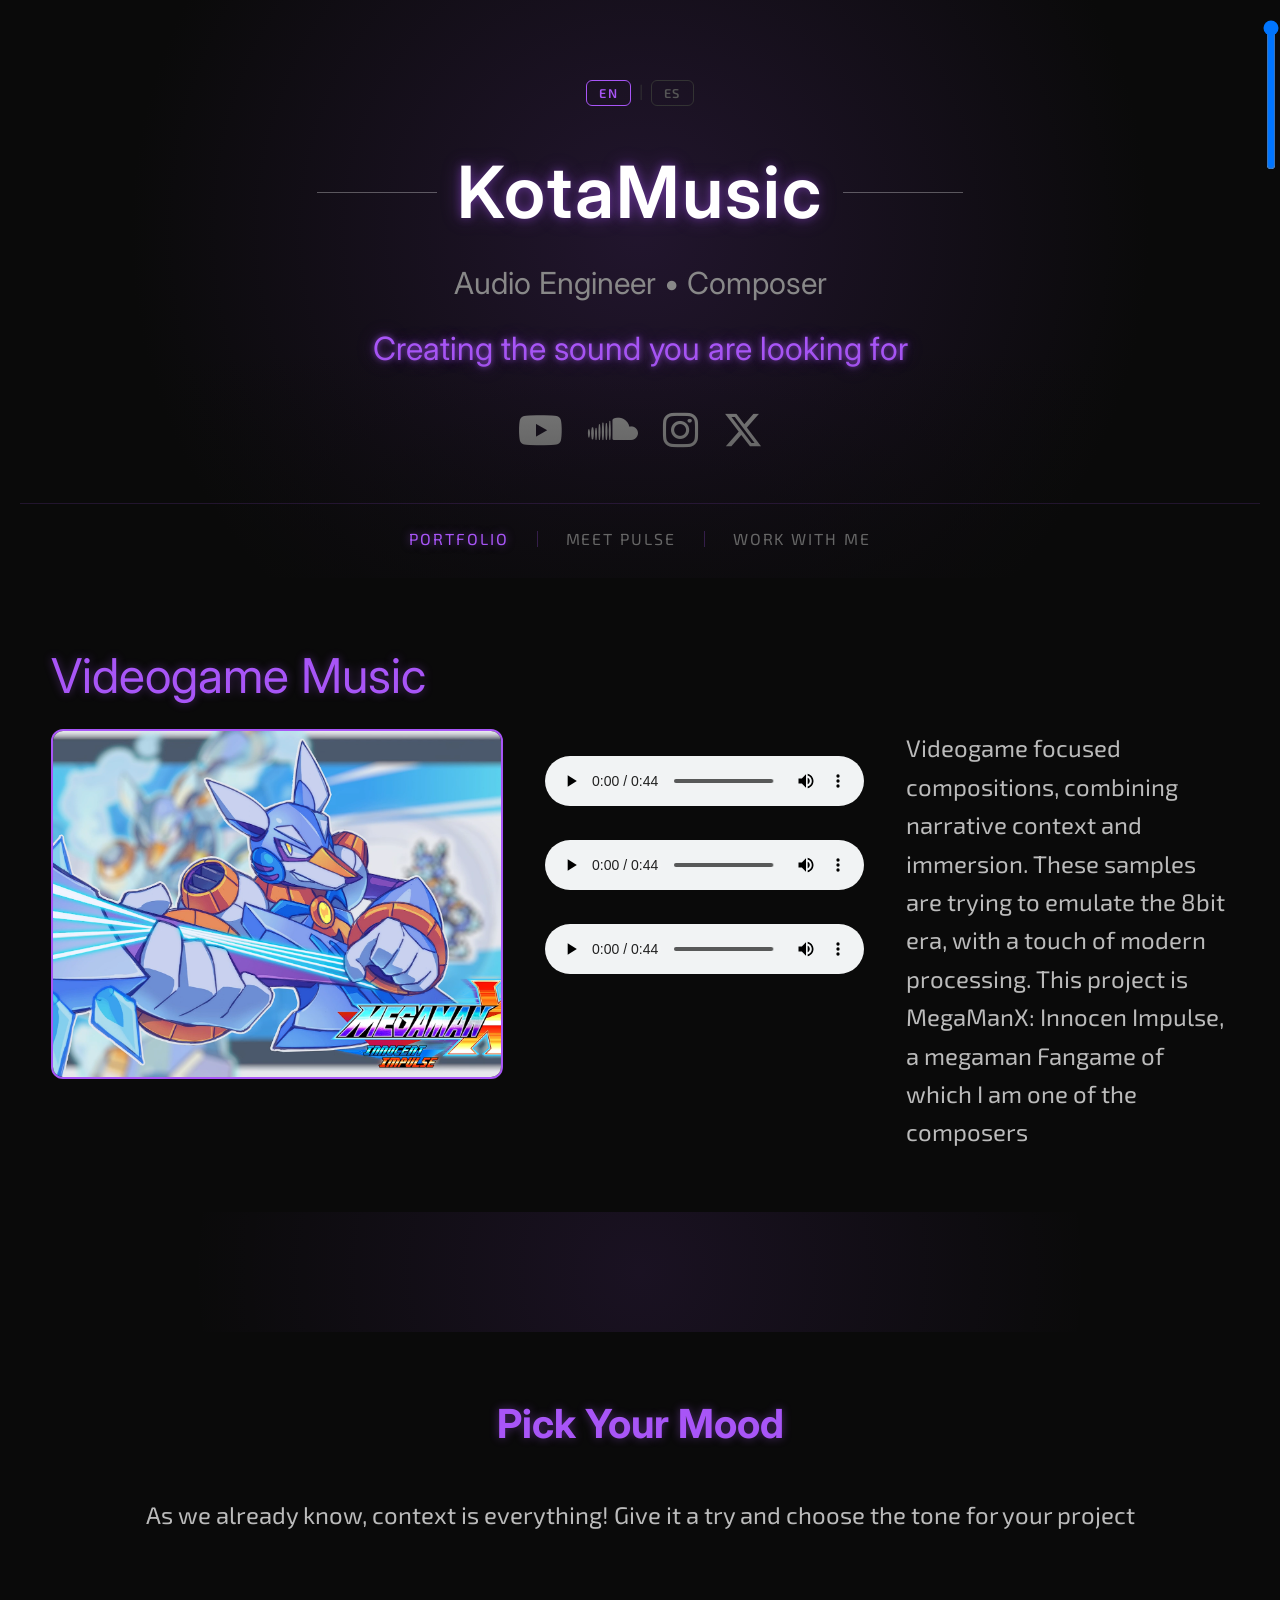
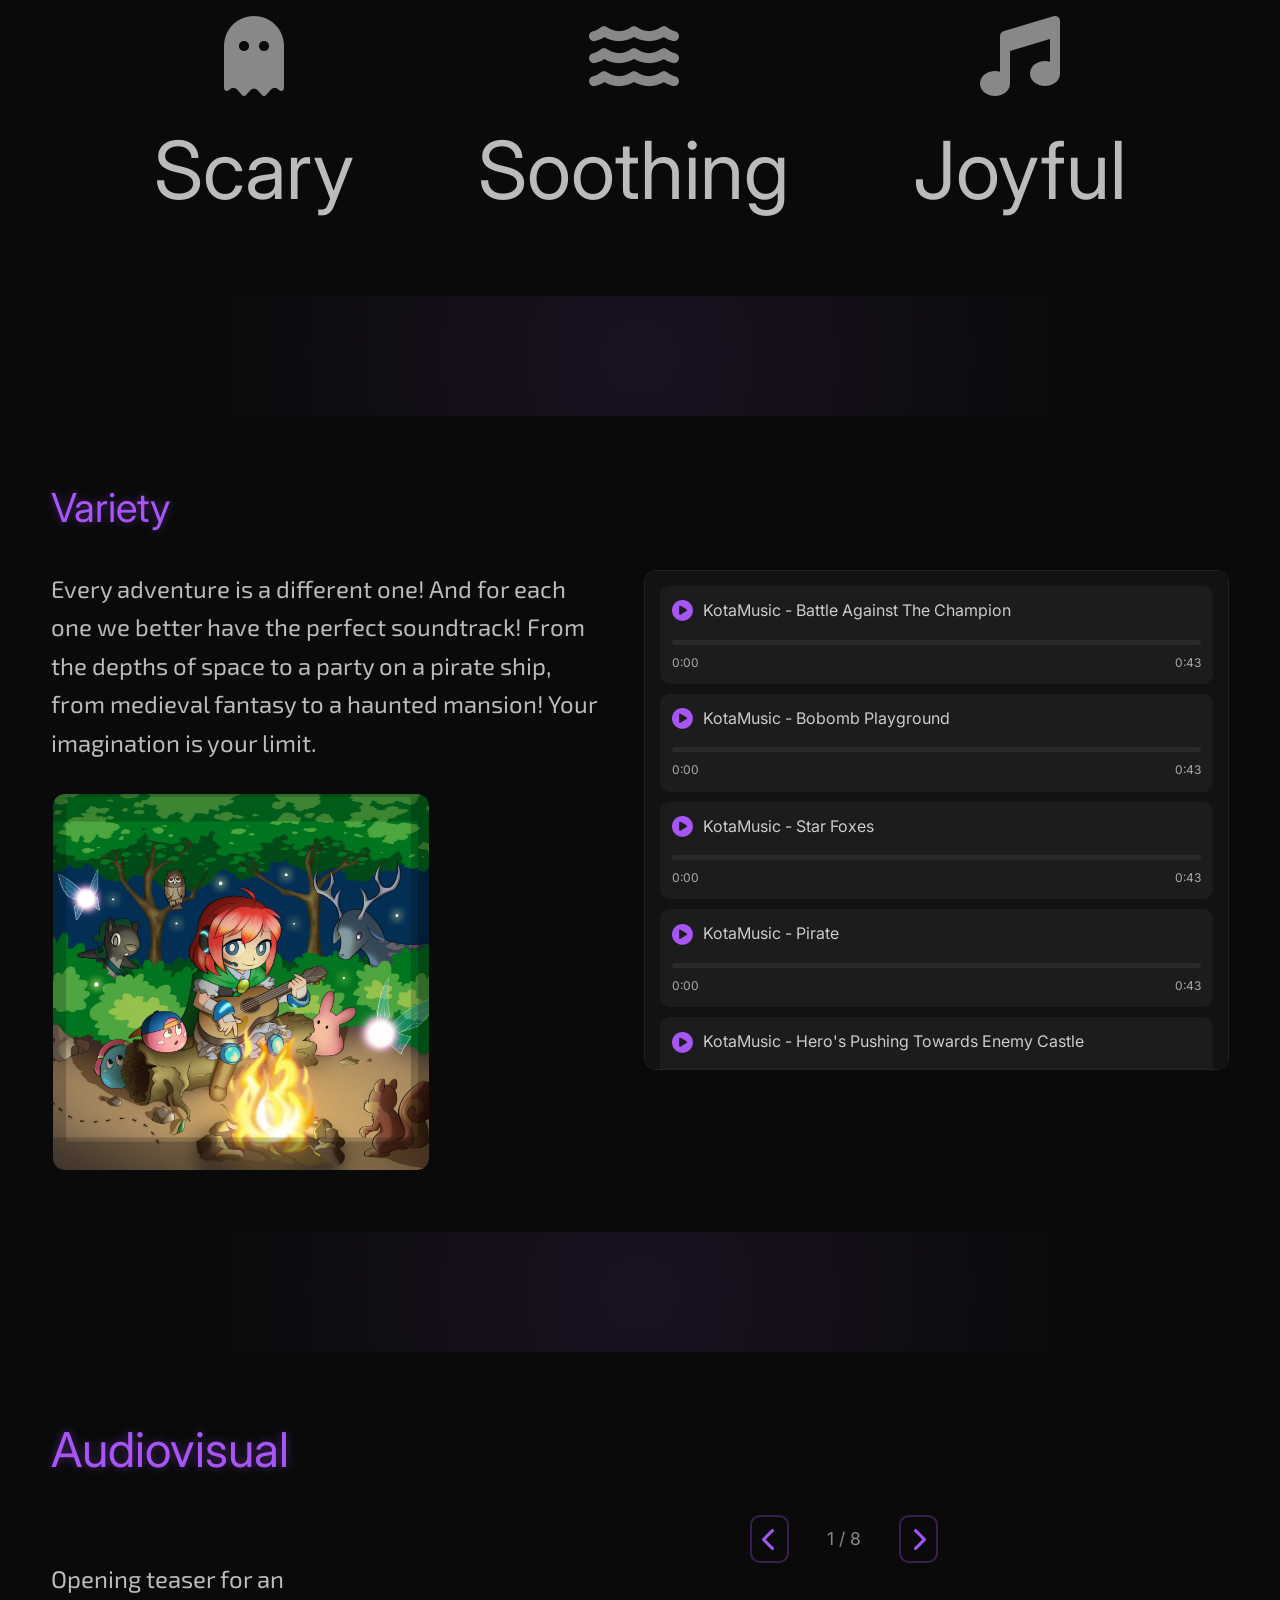
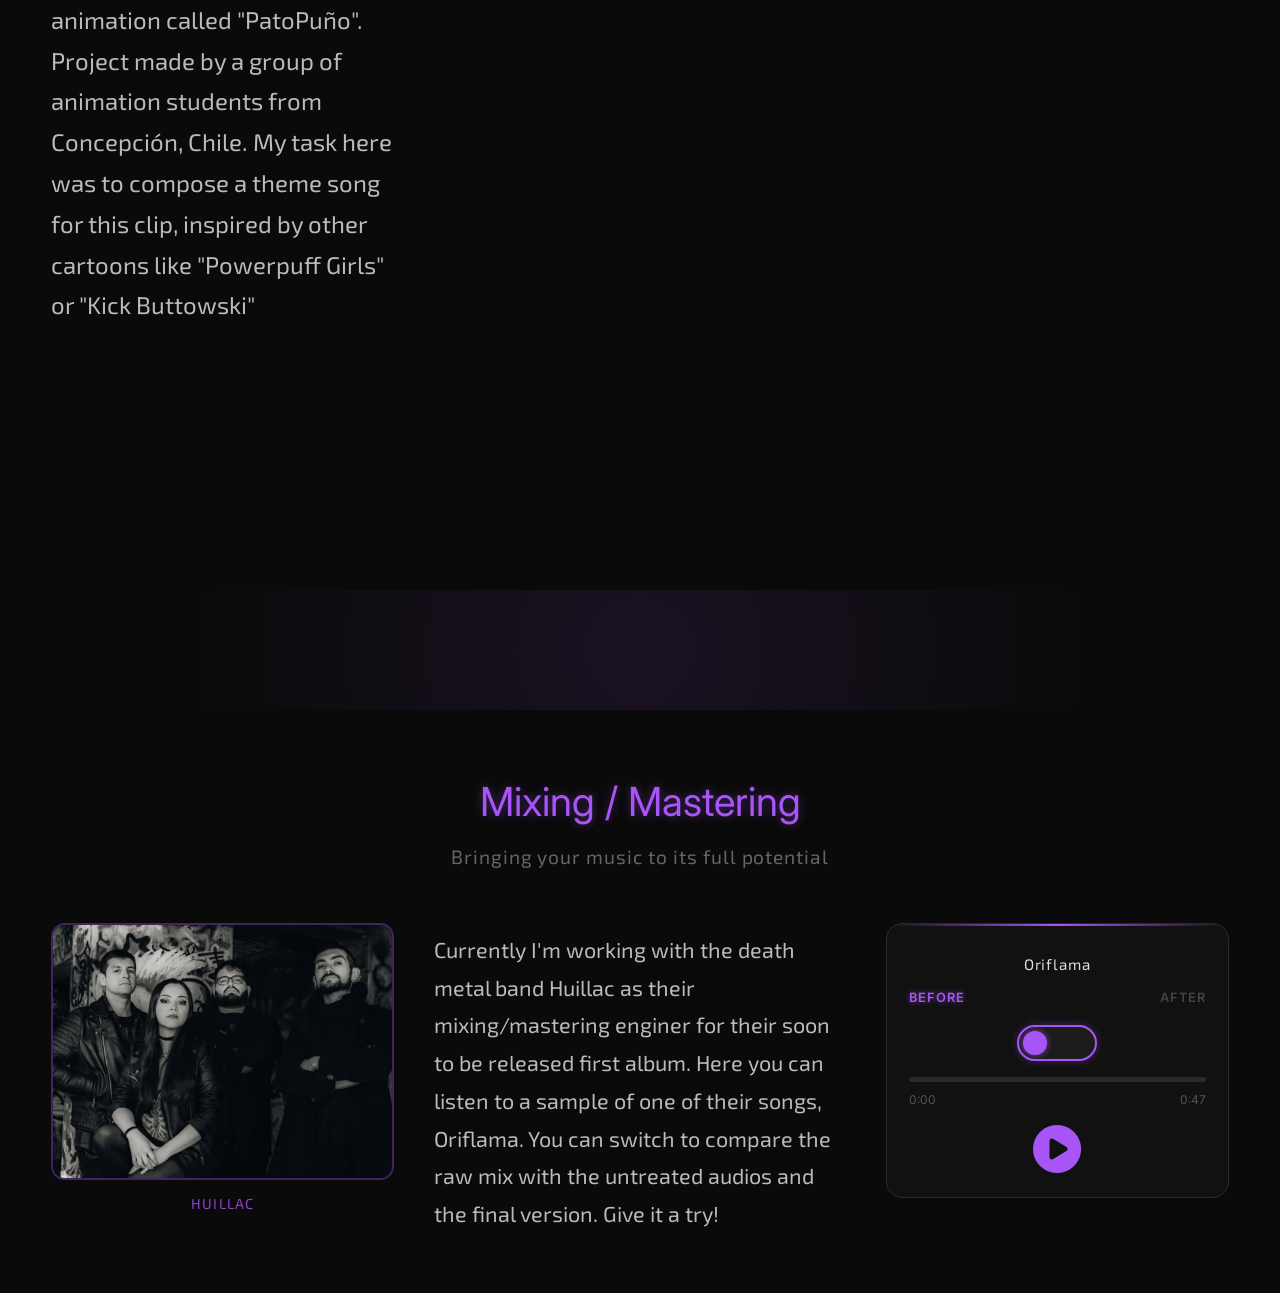
==== commit d509d65c: "Update index.html" ====
--- a/index.html
+++ b/index.html
@@ -214,7 +214,9 @@
       </div>
 
       <div class="av-slide">
-        <div class="av-slide-text"><p data-i18n="av_desc5">Descripción del video 5.</p></div>
+        <div class="av-slide-text"><p data-i18n="av_desc5">"Sepade" is an NGO that contributes to education and personal development. It has focused on formal education, aiming to provide meaningful, holistic learning.
+in 2020, it produced the documentary "The Great Seed" which, through community testimonies, portrays the identity and values of its project.
+My role in this project was to compose the music for the 38-minute documentary.</p></div>
         <div class="av-slide-media">
           <div class="av-controls">
             <i class="fas fa-chevron-left av-prev"></i>
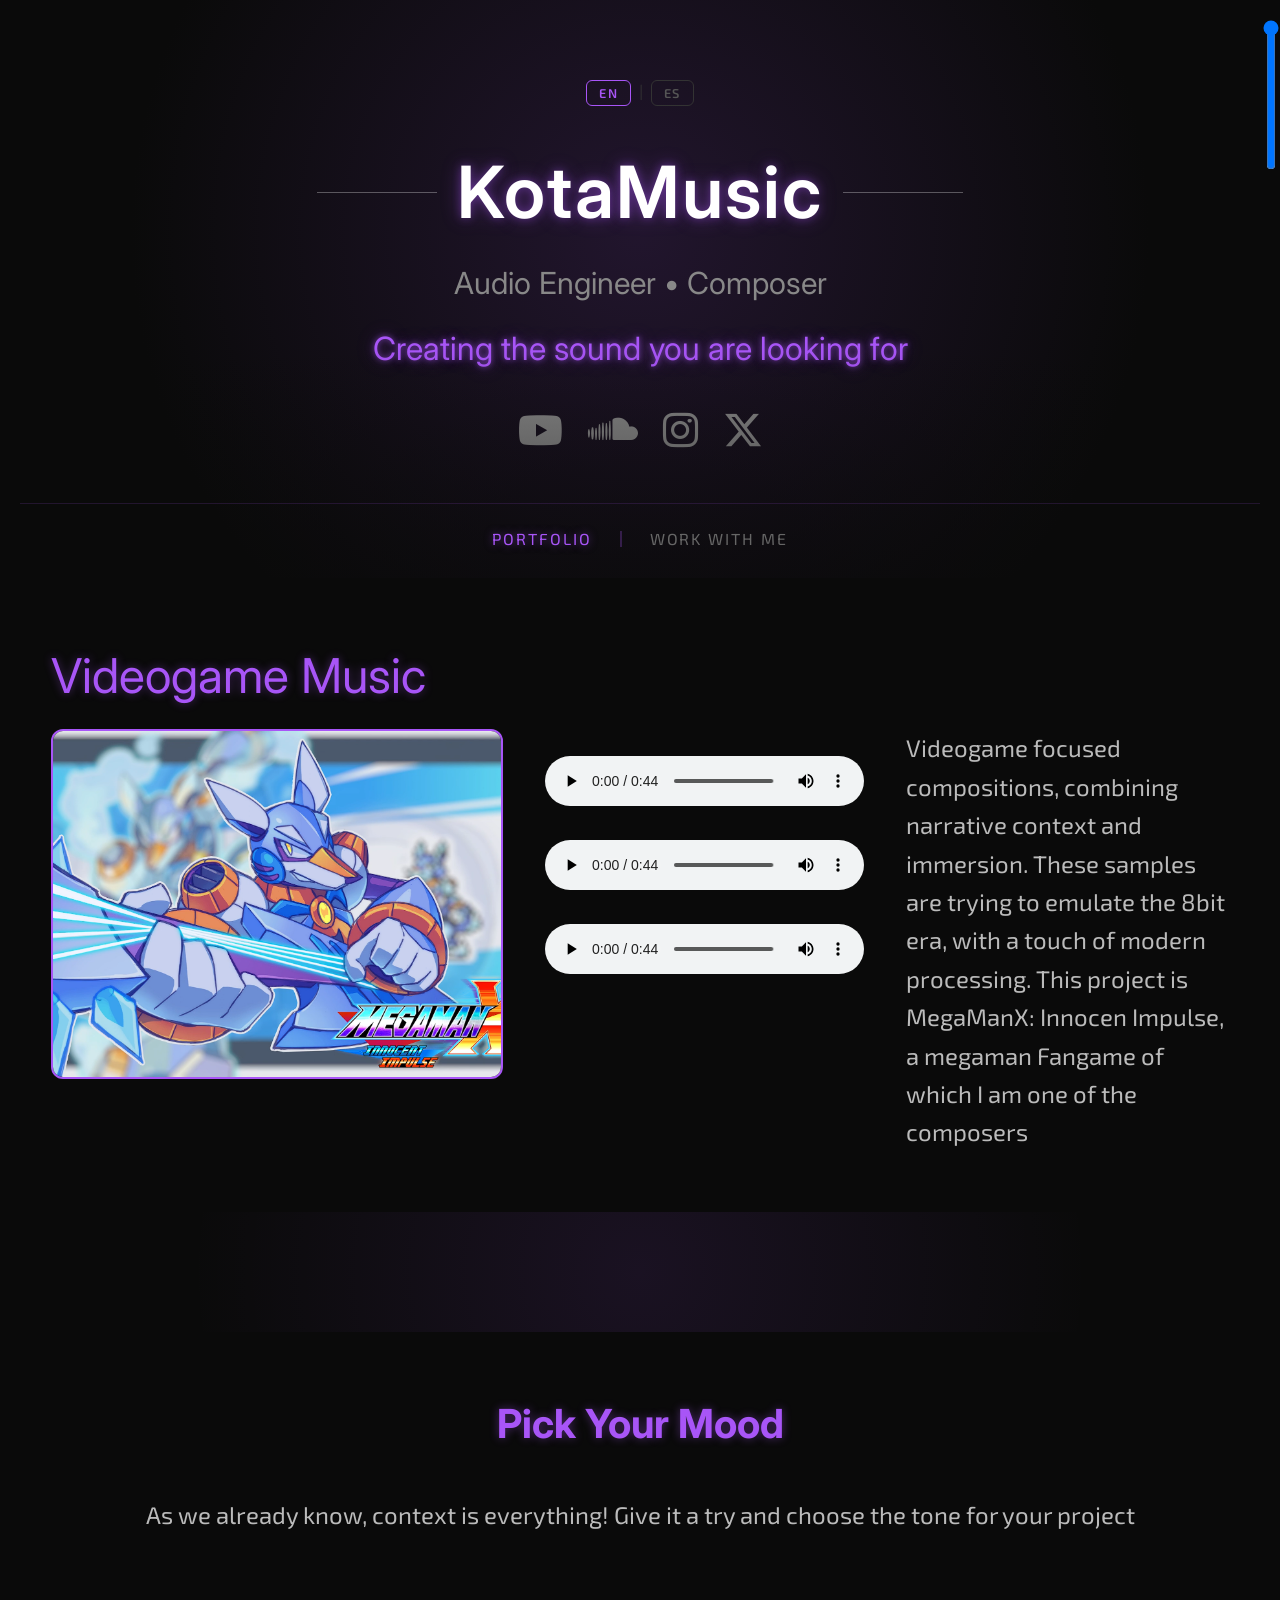
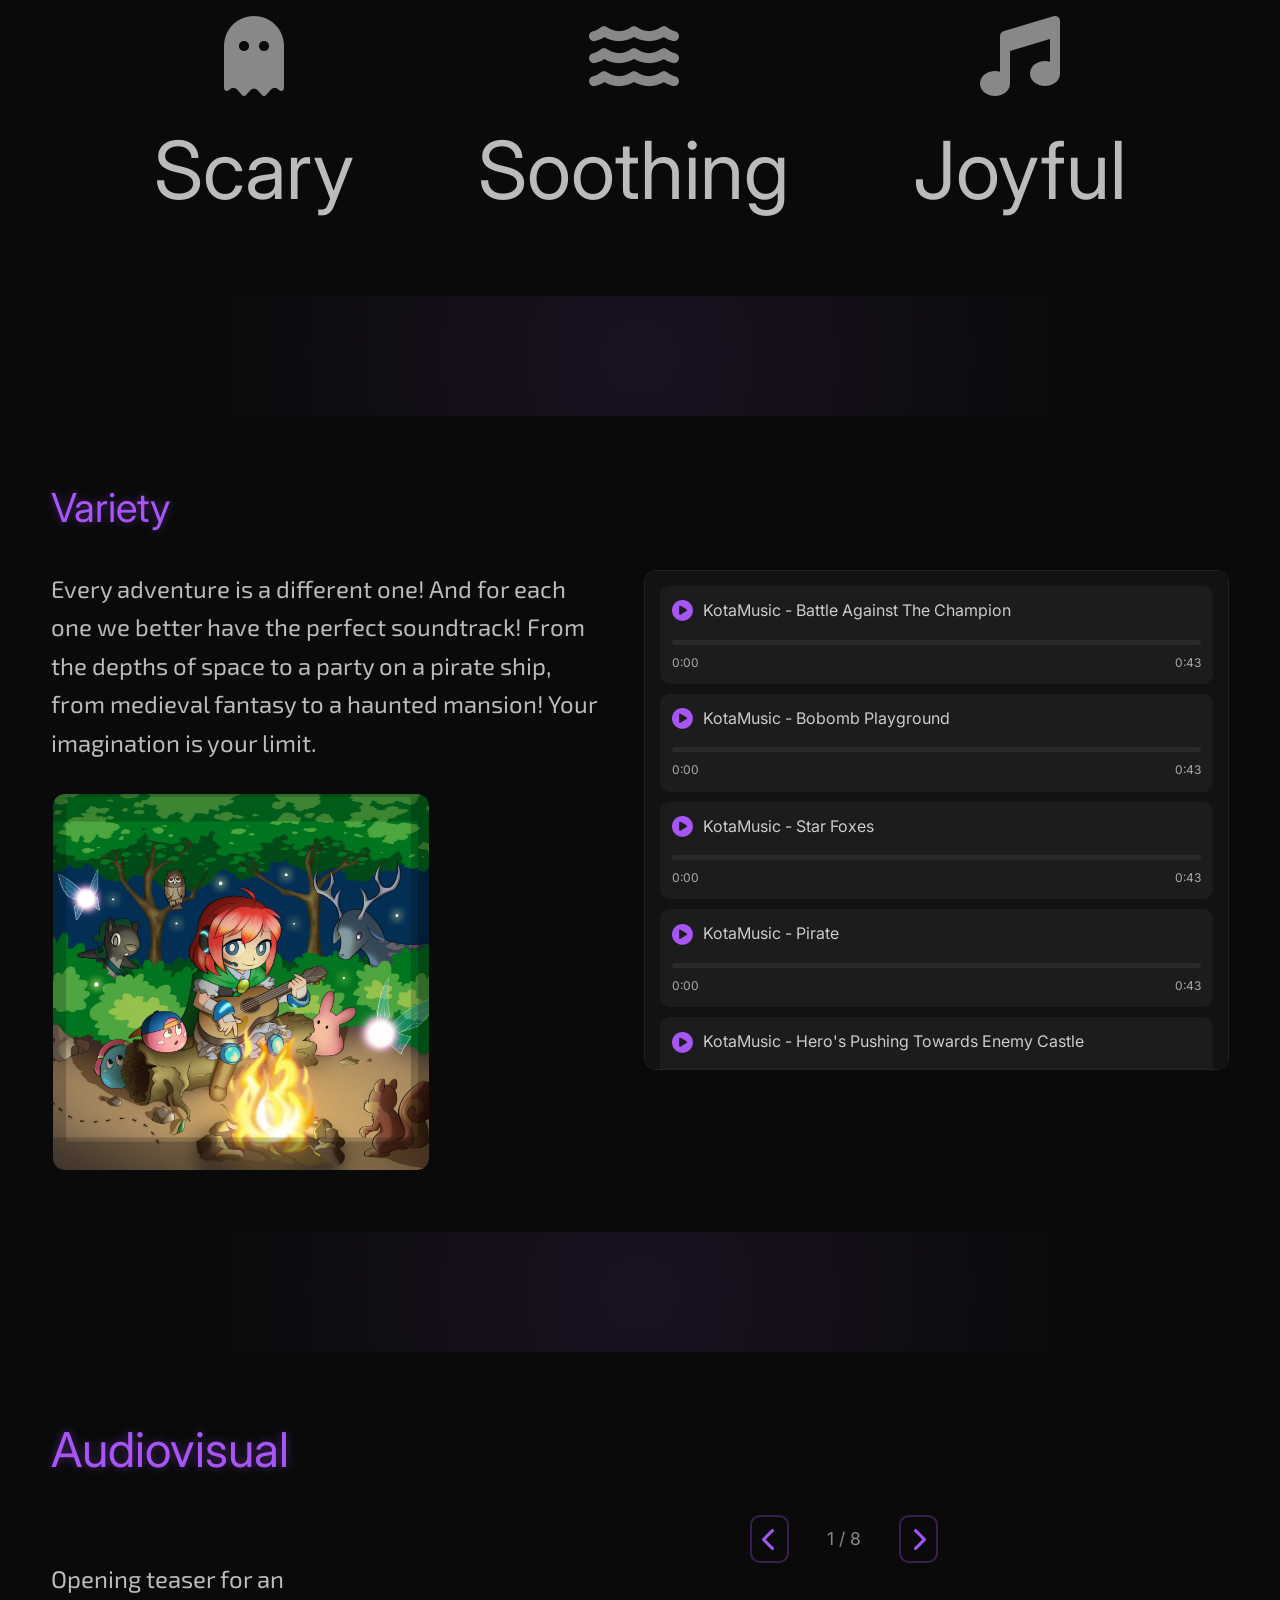
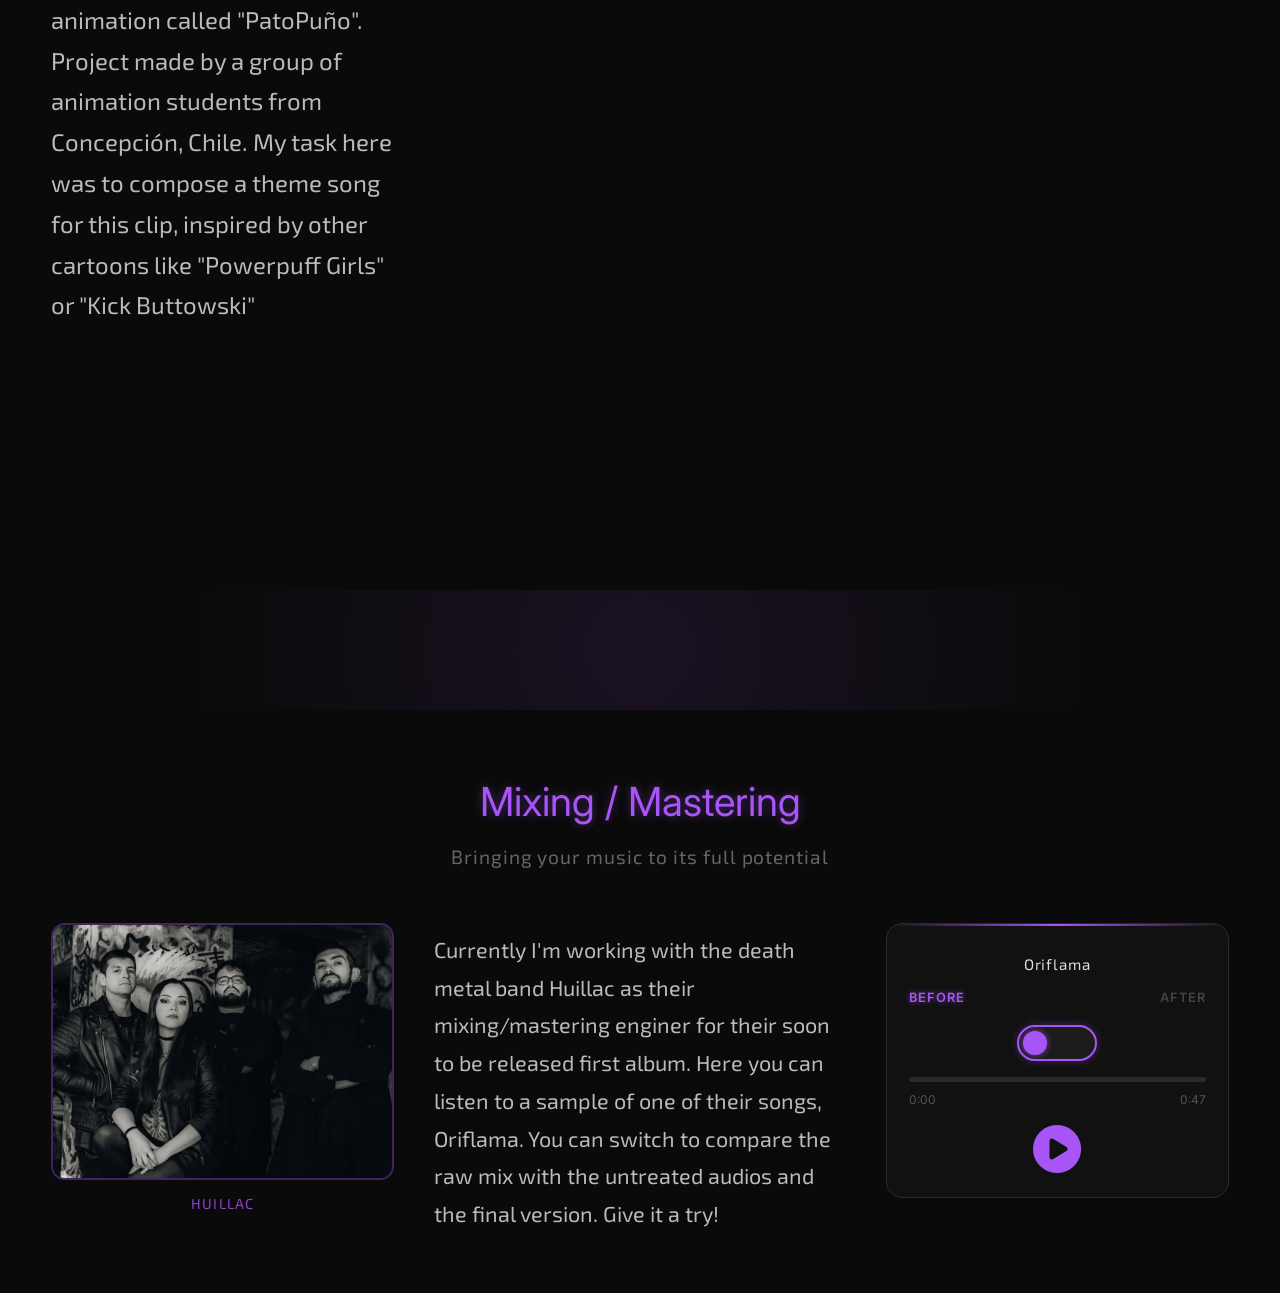
==== commit 80f027da: "Update index.html" ====
--- a/index.html
+++ b/index.html
@@ -39,7 +39,6 @@
   <nav class="site-nav">
     <a href="index.html" class="nav-link active" data-i18n="nav_portfolio">Portfolio</a>
     <span class="nav-divider"></span>
-    <a href="pulse.html" class="nav-link" data-i18n="nav_pulse">Meet Pulse</a>
     <span class="nav-divider"></span>
     <a href="work.html" class="nav-link" data-i18n="nav_work">Work With Me</a>
   </nav>
@@ -230,7 +229,7 @@
       </div>
 
       <div class="av-slide">
-        <div class="av-slide-text"><p data-i18n="av_desc6">Descripción del video 6.</p></div>
+        <div class="av-slide-text"><p data-i18n="av_desc6">Another project I am part of is "Mimesis", a podcast focused on dentistry, where I work as the audio and video editor/post-production specialist for its content. The overall work consists of voice cleanup and multicamera video editing.</p></div>
         <div class="av-slide-media">
           <div class="av-controls">
             <i class="fas fa-chevron-left av-prev"></i>
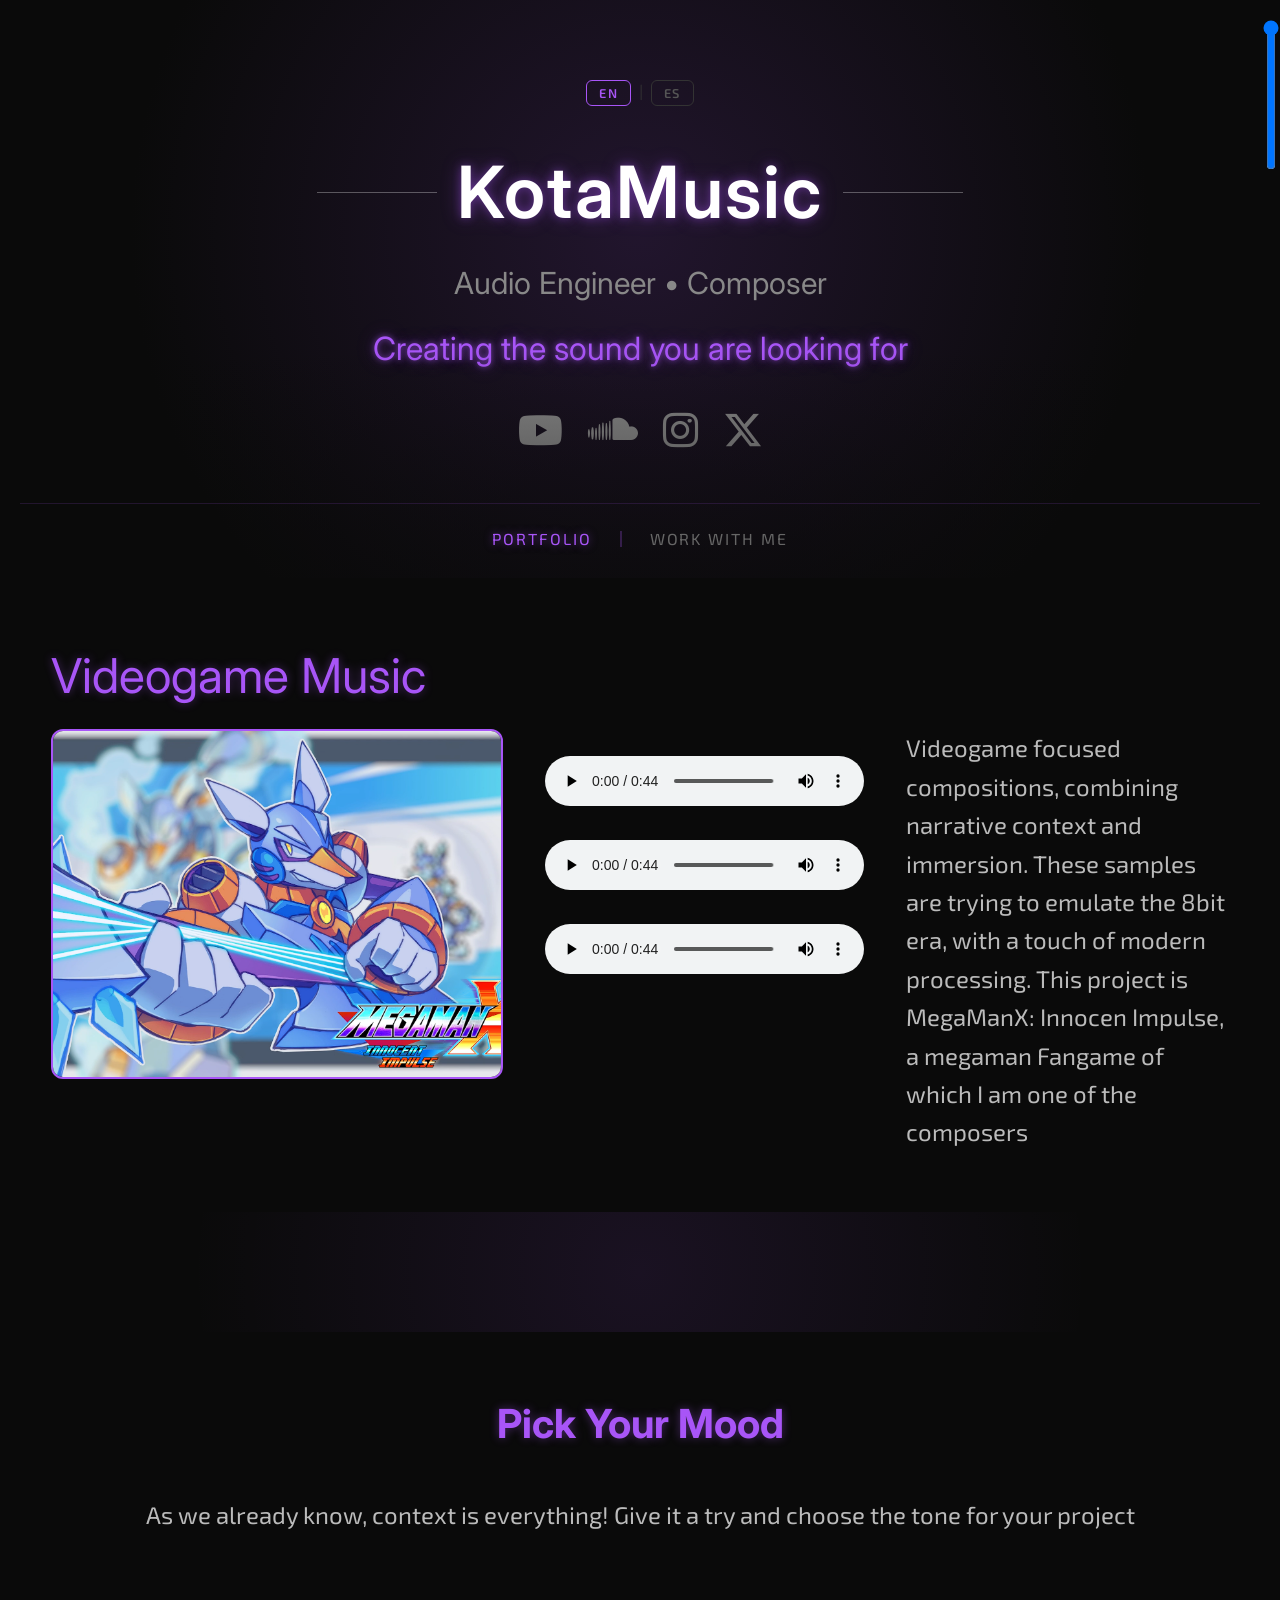
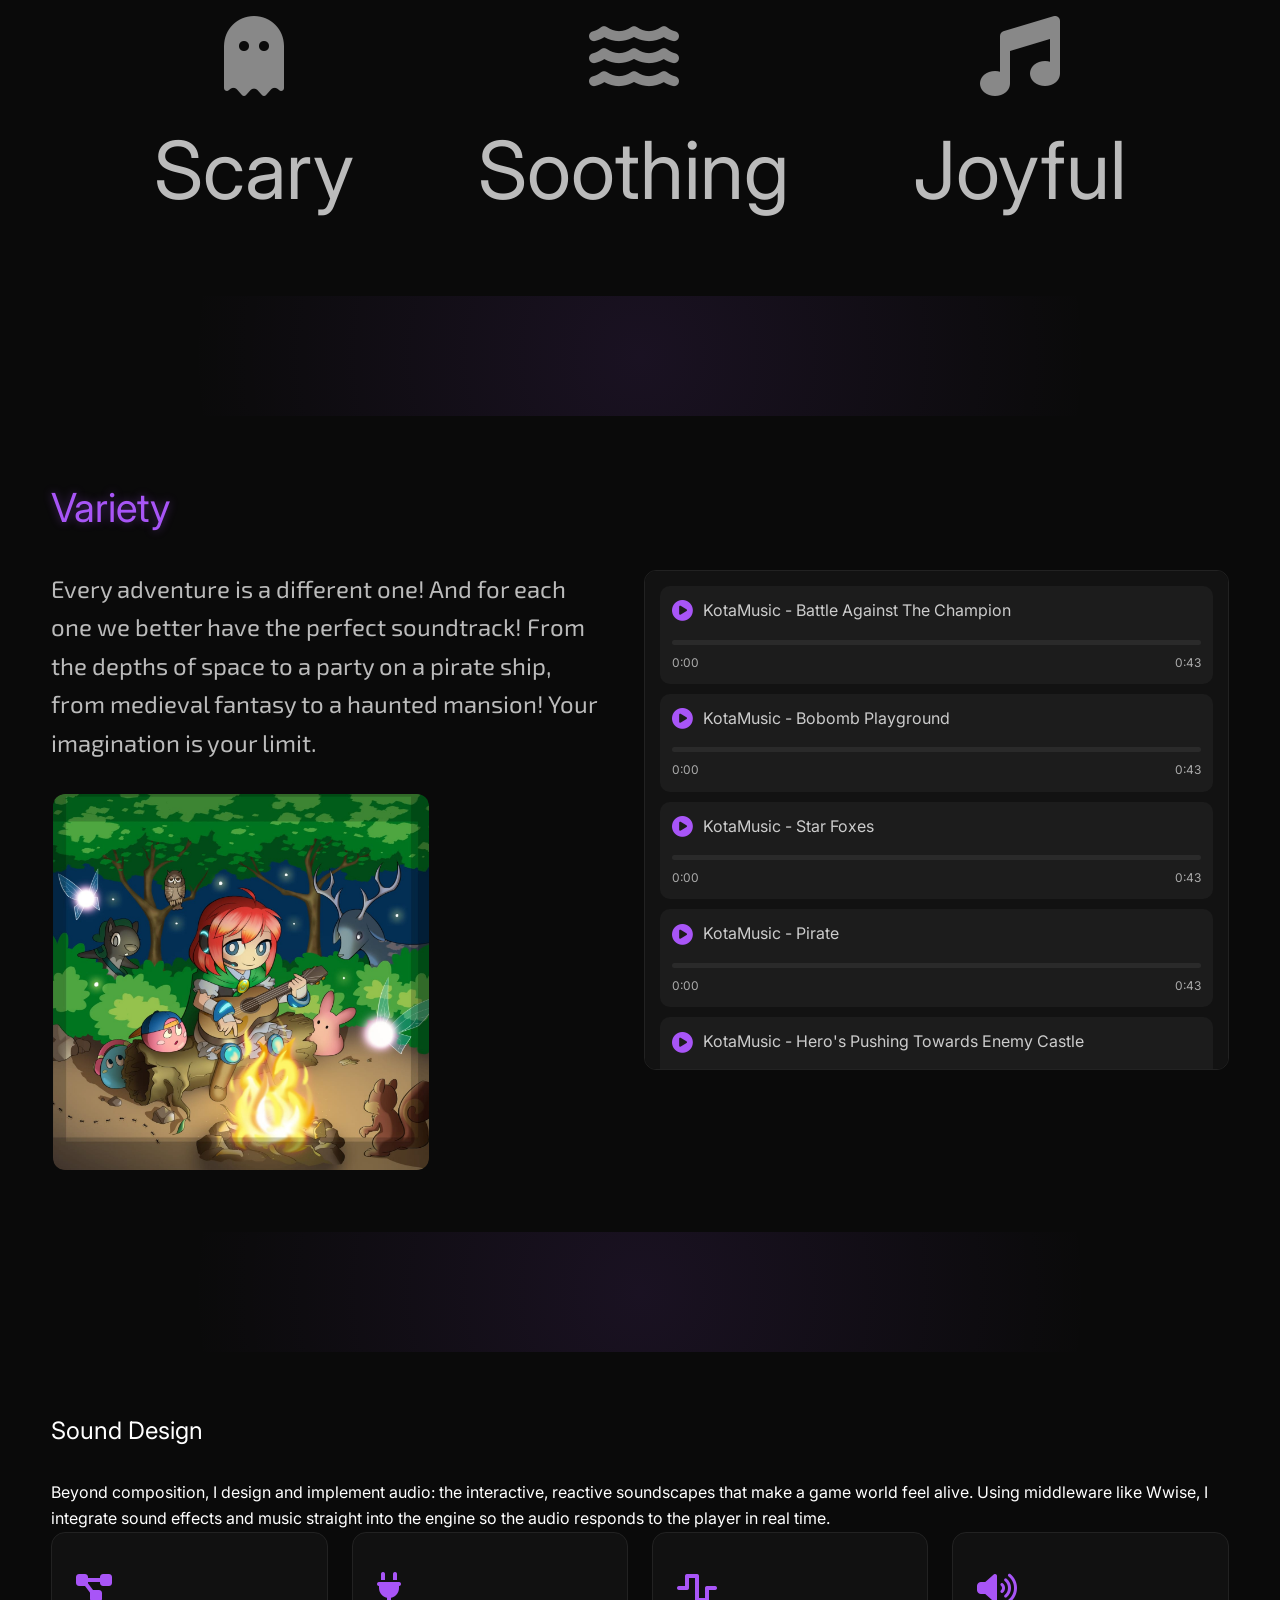
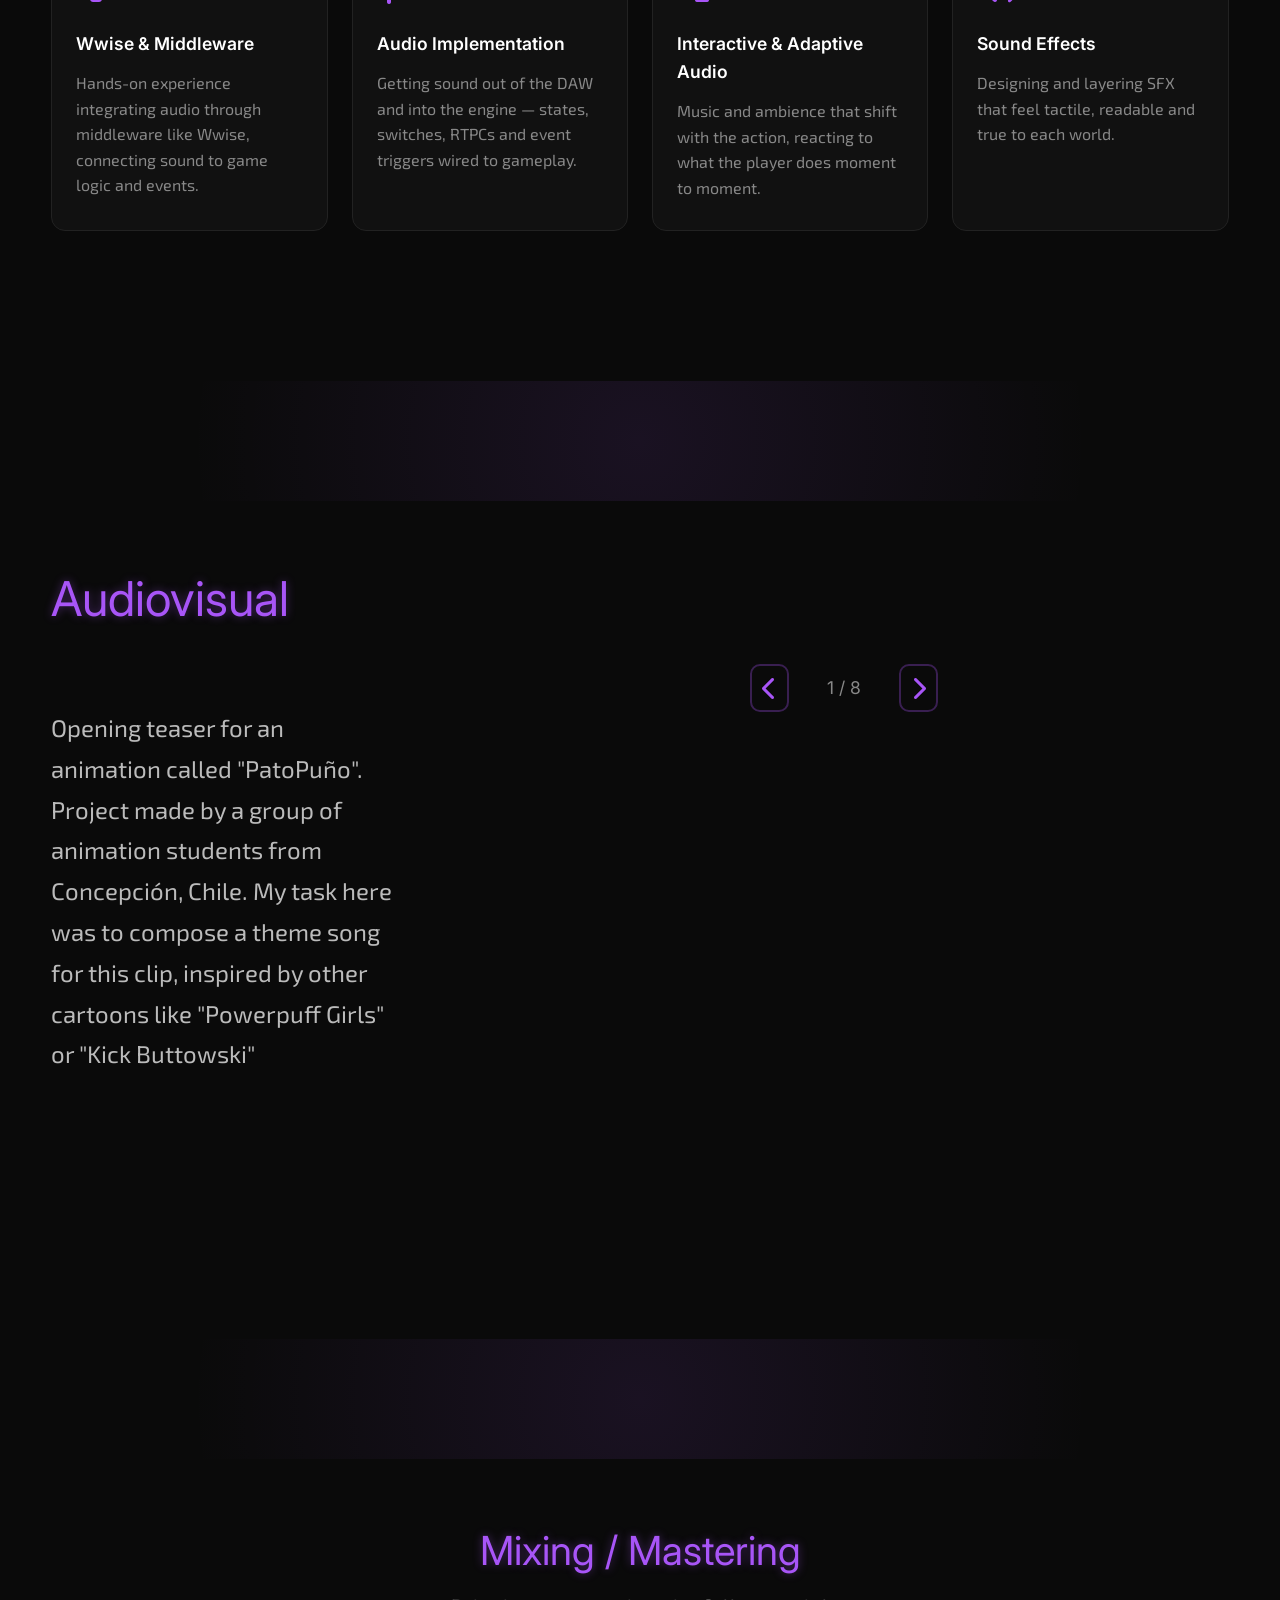
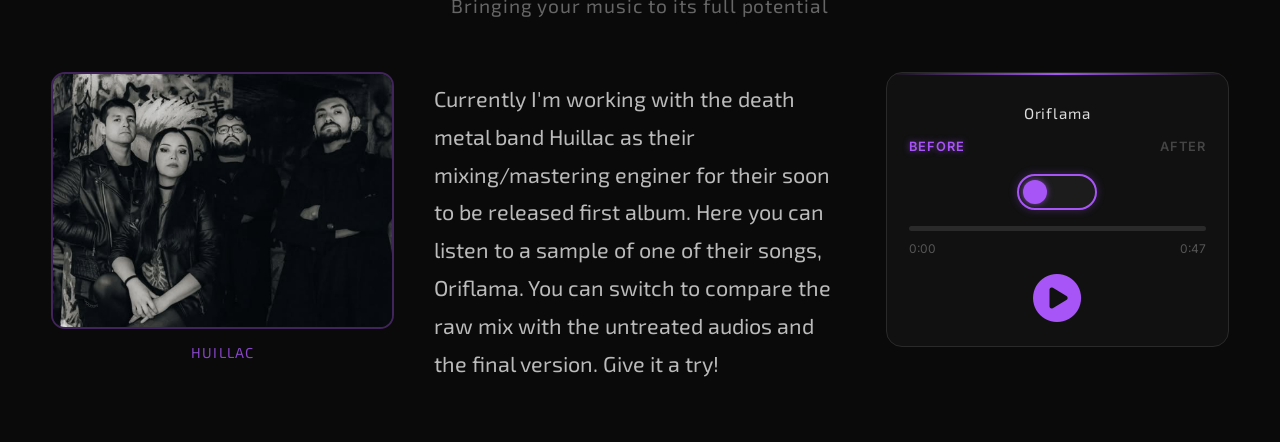
==== commit d3ddc9d8: "Update index.html" ====
--- a/index.html
+++ b/index.html
@@ -150,6 +150,42 @@
 
 <div class="section-combo"></div>
 
+  <!-- ================= SOUND DESIGN ================= -->
+<section class="section sd-section">
+  <h2 data-i18n="sd_title">Sound Design</h2>
+  <p class="sd-intro" data-i18n="sd_intro">Beyond composition, I design and implement audio: the interactive, reactive soundscapes that make a game world feel alive. Using middleware like Wwise, I integrate sound effects and music straight into the engine so the audio responds to the player in real time.</p>
+
+  <div class="services-grid">
+
+    <div class="service-card">
+      <div class="service-icon"><i class="fas fa-diagram-project"></i></div>
+      <h3 data-i18n="sd_card1_title">Wwise &amp; Middleware</h3>
+      <p data-i18n="sd_card1_text">Hands-on experience integrating audio through middleware like Wwise, connecting sound to game logic and events.</p>
+    </div>
+
+    <div class="service-card">
+      <div class="service-icon"><i class="fas fa-plug"></i></div>
+      <h3 data-i18n="sd_card2_title">Audio Implementation</h3>
+      <p data-i18n="sd_card2_text">Getting sound out of the DAW and into the engine — states, switches, RTPCs and event triggers wired to gameplay.</p>
+    </div>
+
+    <div class="service-card">
+      <div class="service-icon"><i class="fas fa-wave-square"></i></div>
+      <h3 data-i18n="sd_card3_title">Interactive &amp; Adaptive Audio</h3>
+      <p data-i18n="sd_card3_text">Music and ambience that shift with the action, reacting to what the player does moment to moment.</p>
+    </div>
+
+    <div class="service-card">
+      <div class="service-icon"><i class="fas fa-volume-high"></i></div>
+      <h3 data-i18n="sd_card4_title">Sound Effects</h3>
+      <p data-i18n="sd_card4_text">Designing and layering SFX that feel tactile, readable and true to each world.</p>
+    </div>
+
+  </div>
+</section>
+
+<div class="section-combo"></div>
+  
 <!-- ================= AUDIOVISUAL ================= -->
 <section class="section audiovisual-section">
   <h2 data-i18n="av_title">Audiovisual</h2>
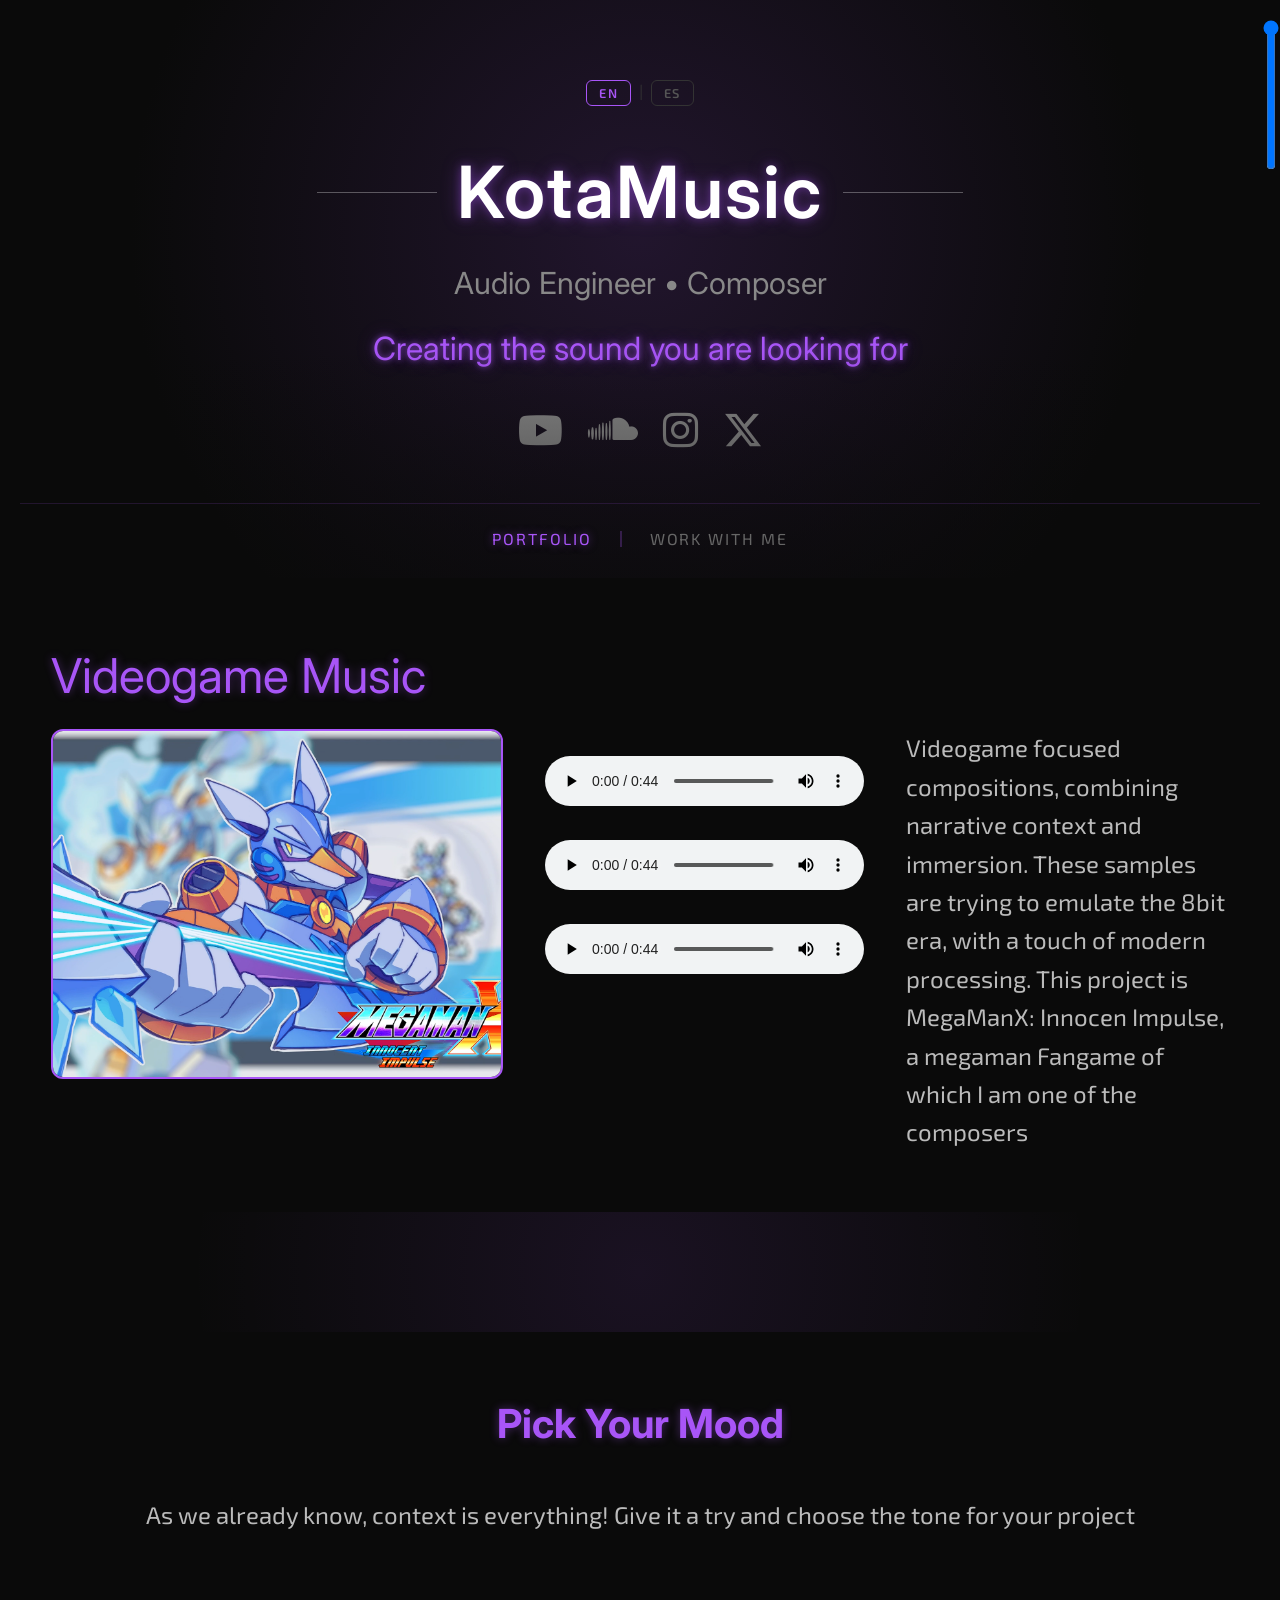
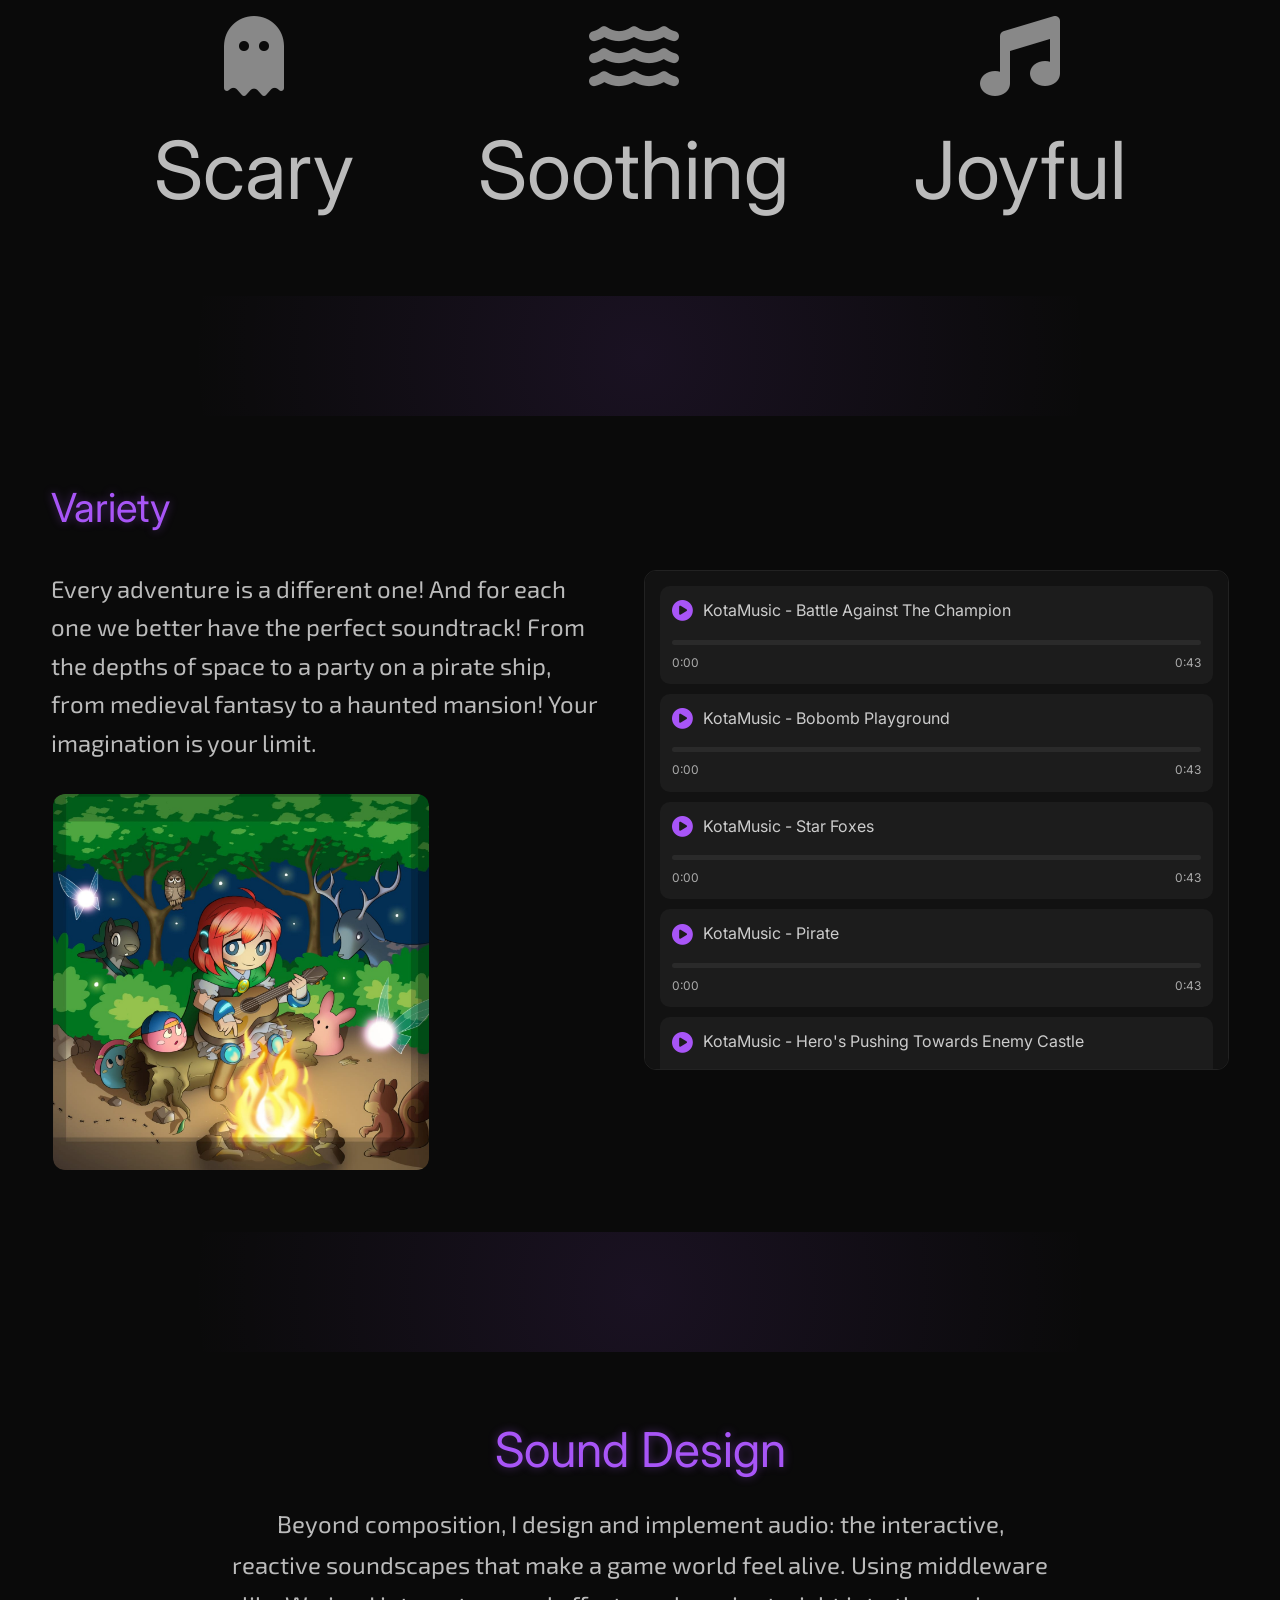
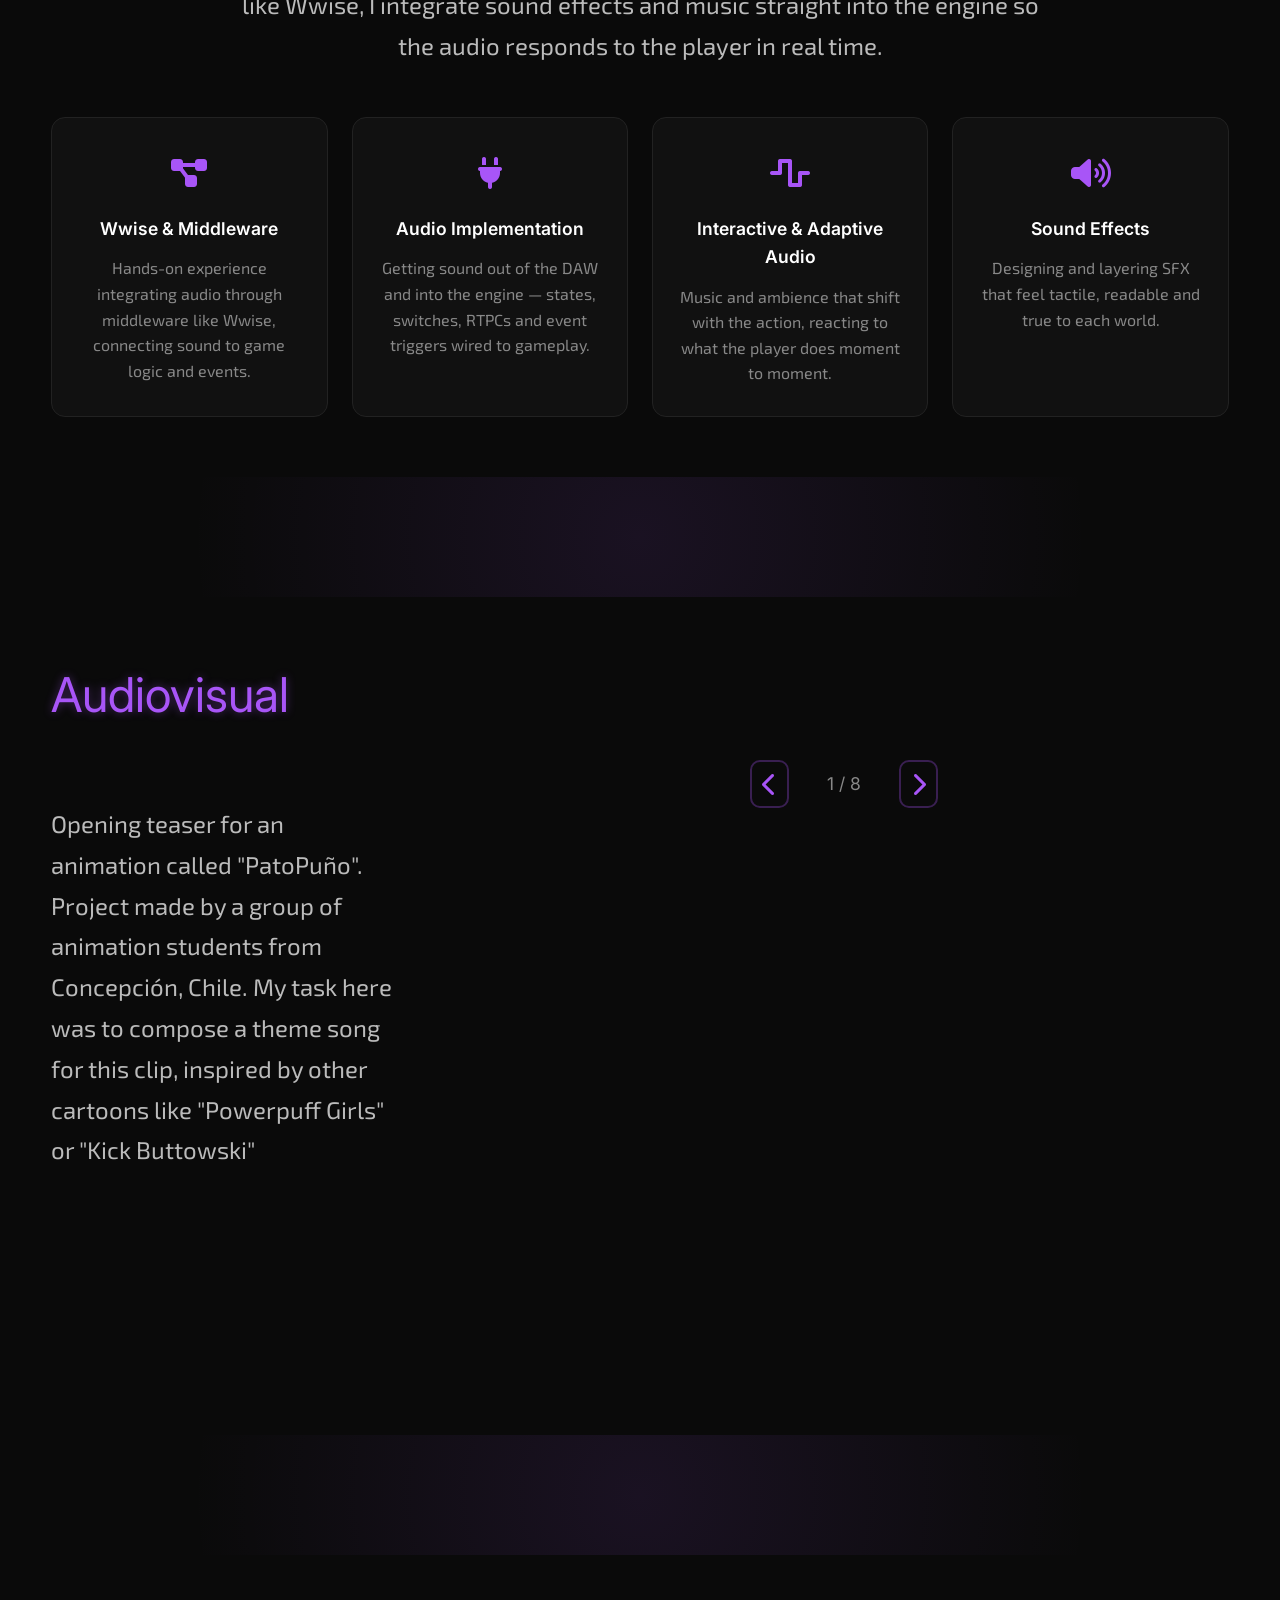
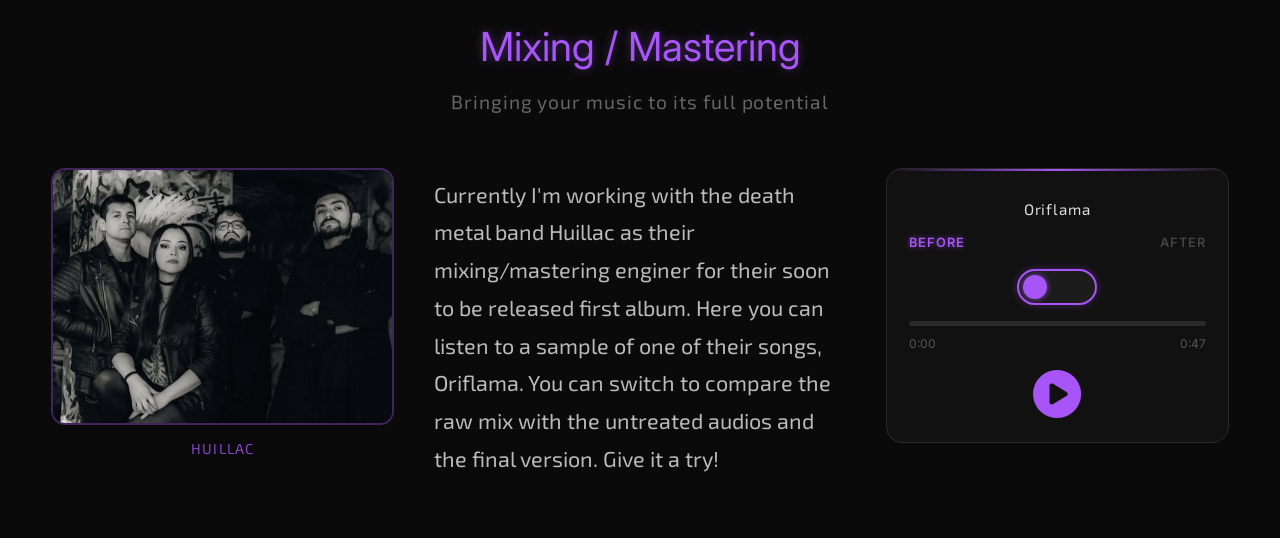
==== commit 80ae21ae: "Update index.html" ====
--- a/index.html
+++ b/index.html
@@ -279,7 +279,7 @@
       </div>
 
       <div class="av-slide">
-        <div class="av-slide-text"><p data-i18n="av_desc7">Descripción del video 7.</p></div>
+        <div class="av-slide-text"><p data-i18n="av_desc7">Also part of the Mimesis project: short capsules I create for platforms like Instagram Stories and TikTok. Quick, self-contained clips that take the podcast's ideas and reshape them into a format made for scrolling.</p></div>
         <div class="av-slide-media">
           <div class="av-controls">
             <i class="fas fa-chevron-left av-prev"></i>
@@ -287,13 +287,13 @@
             <i class="fas fa-chevron-right av-next"></i>
           </div>
           <div class="av-slide-video">
-            <iframe src="https://www.youtube.com/embed/VIDEO_ID_7" allowfullscreen></iframe>
-          </div>
-        </div>
-      </div>
-
-      <div class="av-slide">
-        <div class="av-slide-text"><p data-i18n="av_desc8">Descripción del video 8.</p></div>
+            <iframe src="https://www.youtube.com/embed/1CCxmdbiJX8?enablejsapi=1" allowfullscreen></iframe>
+          </div>
+        </div>
+      </div>
+
+      <div class="av-slide">
+        <div class="av-slide-text"><p data-i18n="av_desc8">For the short film \"Que Permanezca En La Memoria\" I composed the music and also worked on the sound design. The film hasn't been released yet, so I'm not allowed to show any scenes for now — what you can hear here is the composition on its own..</p></div>
         <div class="av-slide-media">
           <div class="av-controls">
             <i class="fas fa-chevron-left av-prev"></i>
@@ -301,7 +301,7 @@
             <i class="fas fa-chevron-right av-next"></i>
           </div>
           <div class="av-slide-video">
-            <iframe src="https://www.youtube.com/embed/VIDEO_ID_8" allowfullscreen></iframe>
+            <iframe src="https://www.youtube.com/embed/wagb1w8S5lk?enablejsapi=1" allowfullscreen></iframe>
           </div>
         </div>
       </div>
--- a/style.css
+++ b/style.css
@@ -1144,3 +1144,30 @@
   .av-controls i { font-size: 18px; padding: 8px; }
   .pulse-name { font-size: 2.5em; }
 }
+
+/* =========================
+   SOUND DESIGN
+========================= */
+.sd-section { text-align: center; }
+
+.sd-section h2 {
+  font-size: 3em;
+  color: #a855f7;
+  margin-bottom: 15px;
+  text-shadow: 0 0 10px rgba(168,85,247,0.4);
+}
+
+.sd-intro {
+  max-width: 820px;
+  margin: 0 auto 50px;
+  font-family: "Exo 2", sans-serif;
+  font-size: 1.5em;
+  color: #bbb;
+  line-height: 1.7;
+}
+
+.sd-section .services-grid { margin-bottom: 0; }
+
+@media (max-width: 480px) {
+  .sd-section h2 { font-size: 1.8em; }
+}
